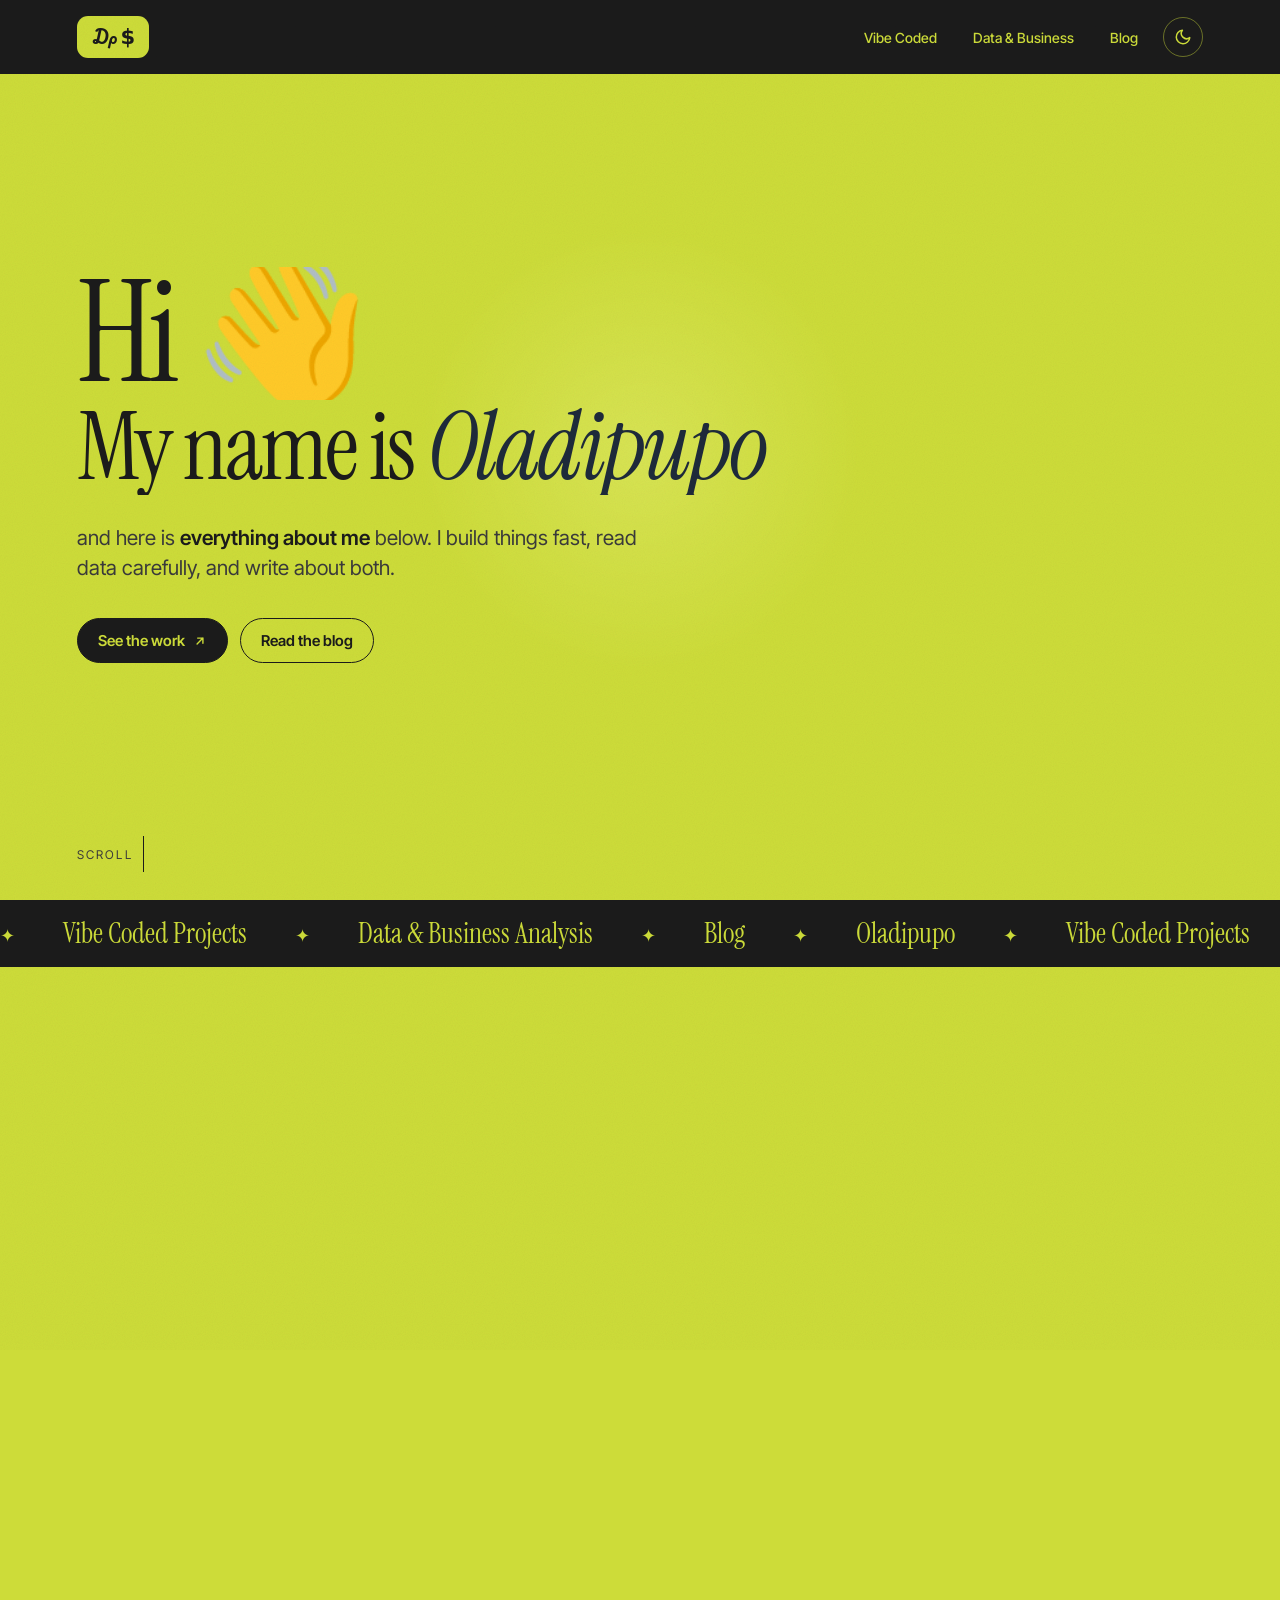
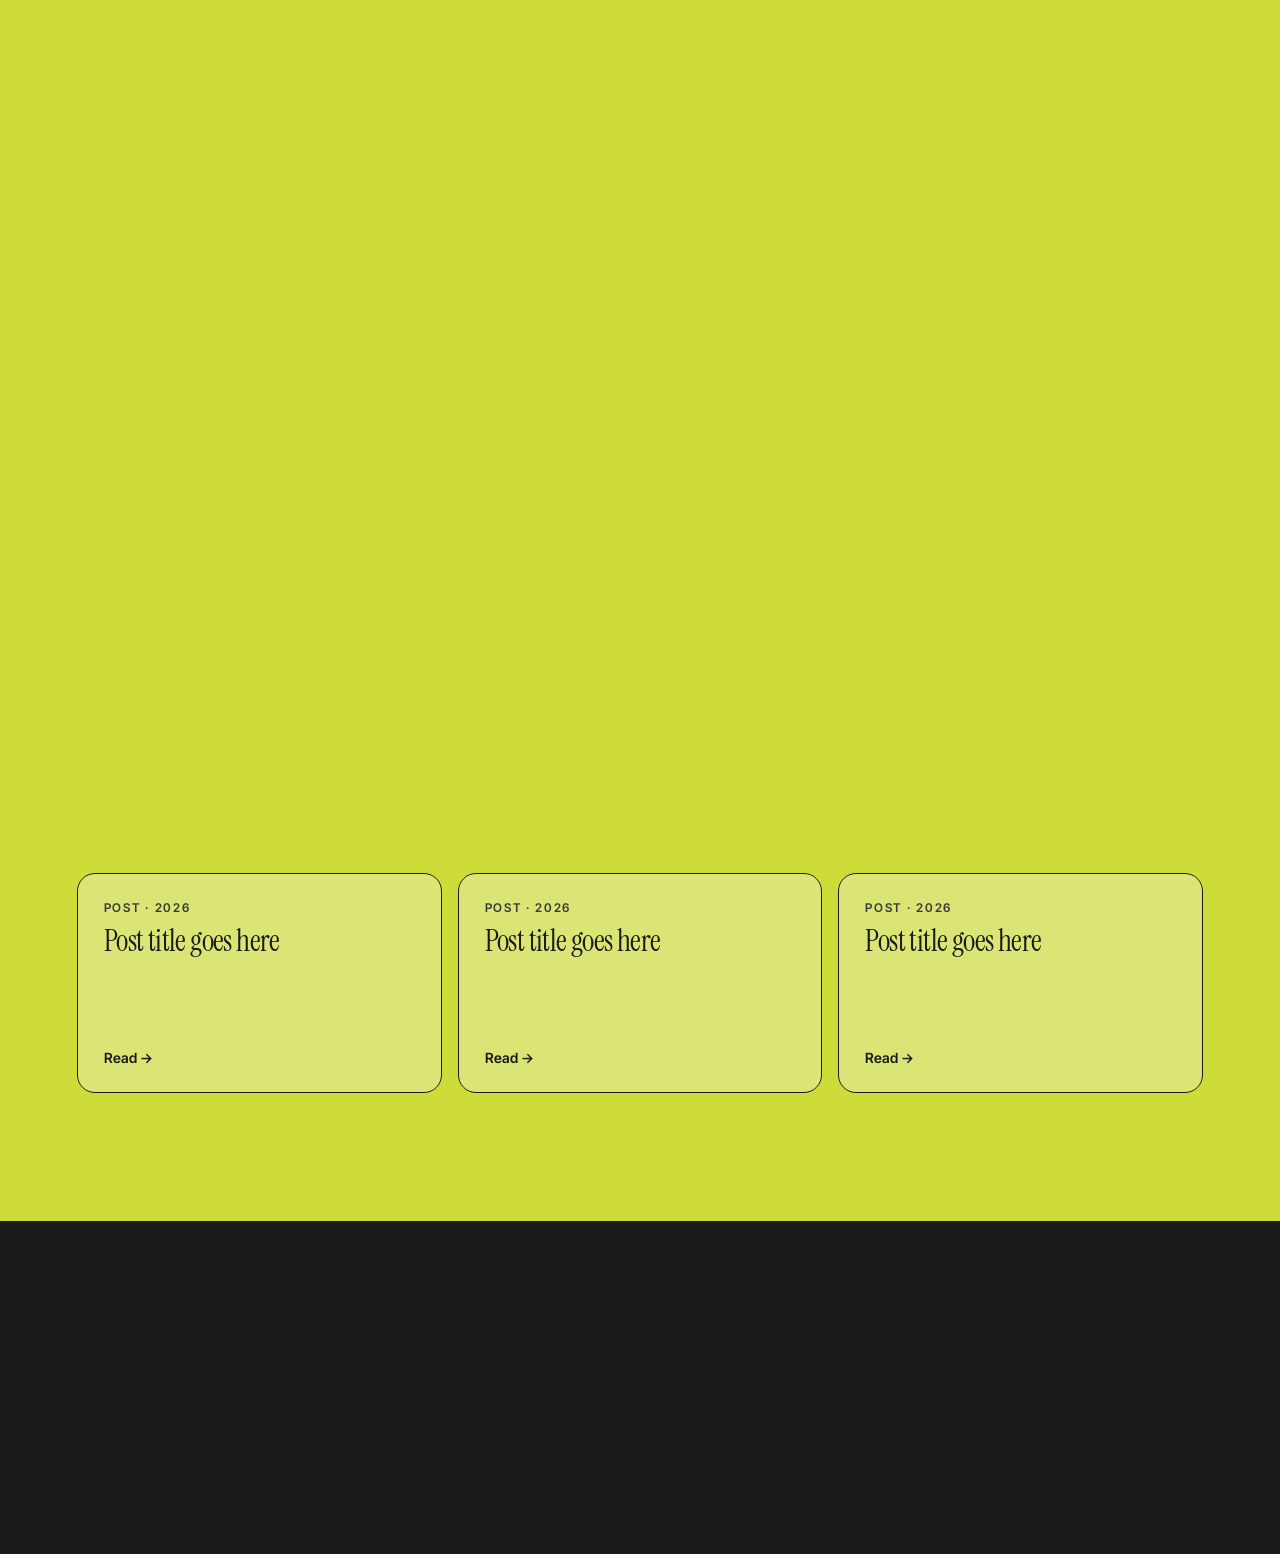
==== index.html @ cdf6d2e4 "first commit" ====
<!doctype html>
<html lang="en">
<head>
  <meta charset="utf-8" />
  <meta name="viewport" content="width=device-width, initial-scale=1" />
  <meta name="theme-color" content="#1b1b1b" />
  <script>
    (function () {
      try {
        // Light (lime) is the default; dark only when the visitor chose it.
        if (localStorage.getItem('theme') === 'dark') document.documentElement.setAttribute('data-theme', 'dark');
      } catch (e) {}
    })();
  </script>
  <title>₯$ Oladipupo</title>
  <meta name="description" content="Hi, my name is Oladipupo. Vibe coded projects, data and business analysis projects, and a blog." />
  <link rel="icon" href="data:image/svg+xml,%3Csvg xmlns='http://www.w3.org/2000/svg' viewBox='0 0 64 64'%3E%3Crect width='64' height='64' rx='14' fill='%231b1b1b'/%3E%3Ctext x='32' y='44' text-anchor='middle' font-family='Segoe UI,Arial,sans-serif' font-size='30' font-weight='700' fill='%23cddc39'%3E%E2%82%AF%24%3C/text%3E%3C/svg%3E" />
  <link rel="preconnect" href="https://fonts.googleapis.com" />
  <link rel="preconnect" href="https://fonts.gstatic.com" crossorigin />
  <link href="https://fonts.googleapis.com/css2?family=Instrument+Serif:ital@0;1&family=Inter+Tight:wght@400;500;600;700&display=swap" rel="stylesheet" />
  <style>
    /* ---------- Theme: sampled from the portrait ---------- */
    /* ---------- Theme tokens ----------
       Light = photo lime background, charcoal ink.
       Dark  = the same palette inverted: charcoal background, lime ink. */
    :root {
      --bg: #cddc39;          /* page background (photo lime) */
      --bg-rgb: 205, 220, 57;
      --bg-soft: #dbe765;     /* lighter tint of the background */
      --fg: #1b1b1b;          /* text and solid surfaces (jacket charcoal) */
      --fg-rgb: 27, 27, 27;
      --fg-2: #3a3a3a;        /* secondary text */
      --accent: #1e2a3a;      /* italic accents (hoodie navy) */
      --surface: #f6f7e9;     /* card hover (shirt stripe white) */
      --surface-rgb: 246, 247, 233;
      --glow-rgb: 246, 247, 233;
      --line: rgba(27, 27, 27, 0.18);
      --gutter: clamp(24px, 6vw, 96px);  /* shared page edge spacing */
      color-scheme: light;
      --ease-out: cubic-bezier(0.23, 1, 0.32, 1);
      --ease-in-out: cubic-bezier(0.77, 0, 0.175, 1);
      --font-display: "Instrument Serif", Georgia, serif;
      --font-body: "Inter Tight", system-ui, -apple-system, "Segoe UI", sans-serif;
    }

    :root[data-theme="dark"] {
      --bg: #1b1b1b;
      --bg-rgb: 27, 27, 27;
      --bg-soft: #2a2a2a;
      --fg: #cddc39;
      --fg-rgb: 205, 220, 57;
      --fg-2: #b4c233;
      --accent: #e6ef7a;
      --surface: #262626;
      --surface-rgb: 60, 60, 60;
      --glow-rgb: 205, 220, 57;
      --line: rgba(205, 220, 57, 0.22);
      color-scheme: dark;
    }

    *, *::before, *::after { box-sizing: border-box; }
    html { scroll-behavior: smooth; }
    body {
      margin: 0;
      background: var(--bg);
      color: var(--fg);
      font-family: var(--font-body);
      -webkit-font-smoothing: antialiased;
      overflow-x: hidden;
      cursor: default;
      transition: background-color 300ms ease, color 300ms ease;
    }
    ::selection { background: var(--fg); color: var(--bg); }

    a { color: inherit; text-decoration: none; }
    ul { list-style: none; margin: 0; padding: 0; }

    /* ---------- Film grain ---------- */
    .grain {
      position: fixed; inset: -50%; width: 200%; height: 200%;
      pointer-events: none; z-index: 50; opacity: 0.08; mix-blend-mode: multiply;
      background-image: url("data:image/svg+xml,%3Csvg xmlns='http://www.w3.org/2000/svg' width='200' height='200'%3E%3Cfilter id='n'%3E%3CfeTurbulence type='fractalNoise' baseFrequency='0.9' numOctaves='2' stitchTiles='stitch'/%3E%3C/filter%3E%3Crect width='100%25' height='100%25' filter='url(%23n)'/%3E%3C/svg%3E");
      animation: grain 0.6s steps(6) infinite;
    }
    :root[data-theme="dark"] .grain { opacity: 0.05; mix-blend-mode: screen; }
    @keyframes grain {
      0% { transform: translate(0, 0); }
      25% { transform: translate(-3%, 2%); }
      50% { transform: translate(2%, -4%); }
      75% { transform: translate(-1%, 3%); }
      100% { transform: translate(3%, -1%); }
    }

    /* ---------- Portrait in the background ---------- */
    .portrait {
      position: fixed; right: 0; bottom: 0; z-index: -1;
      width: min(52vw, 640px); height: 100vh;
      pointer-events: none;
      display: flex; align-items: flex-end; justify-content: flex-end;
      will-change: transform;
    }
    .portrait img {
      width: 100%; height: auto; max-height: 92vh; object-fit: contain; object-position: bottom right;
      -webkit-mask-image: linear-gradient(to top, #000 70%, transparent 100%), linear-gradient(to right, transparent 0%, #000 18%);
              mask-image: linear-gradient(to top, #000 70%, transparent 100%), linear-gradient(to right, transparent 0%, #000 18%);
      -webkit-mask-composite: source-in; mask-composite: intersect;
      opacity: 0; transform: translateY(24px) scale(0.98);
      animation: portraitIn 1100ms var(--ease-out) 200ms forwards;
    }
    @keyframes portraitIn { to { opacity: 1; transform: none; } }

    /* ---------- Nav ---------- */
    .nav {
      position: fixed; top: 0; left: 0; right: 0; z-index: 40;
      display: flex; align-items: center; justify-content: space-between;
      padding: 16px var(--gutter);
      background: var(--fg); color: var(--bg);
      transition: background-color 300ms ease, color 300ms ease;
      transform: translateY(-100%);
      animation: navIn 700ms var(--ease-out) 60ms forwards;
    }
    @keyframes navIn { to { transform: none; } }
    .brand { display: inline-flex; align-items: center; justify-content: center; height: 42px; padding: 0 14px; border-radius: 11px; background: var(--bg); color: var(--fg); font-family: "Segoe UI", system-ui, -apple-system, Arial, sans-serif; font-size: 21px; font-weight: 700; letter-spacing: 0.02em; line-height: 1; white-space: nowrap; transition: transform 160ms var(--ease-out); }
    @media (hover: hover) and (pointer: fine) { .brand:hover { transform: rotate(-6deg); } }
    .nav ul { display: flex; gap: 6px; }
    .nav ul a {
      display: inline-block; padding: 8px 14px; border-radius: 999px;
      font-size: 14px; font-weight: 500; border: 1px solid transparent; color: var(--bg);
      transition: background-color 150ms ease, color 150ms ease, border-color 150ms ease, transform 150ms var(--ease-out);
    }
    @media (hover: hover) and (pointer: fine) {
      .nav ul a:hover { background: var(--bg); color: var(--fg); transform: translateY(-1px); }
    }
    .nav ul a:active { transform: scale(0.97); }

    /* ---------- Layout ---------- */
    .wrap { position: relative; z-index: 1; padding: 0 var(--gutter); max-width: 1600px; margin: 0 auto; }

    /* ---------- Hero ---------- */
    .hero { min-height: 100svh; display: flex; flex-direction: column; justify-content: center; padding-top: 110px; padding-bottom: 80px; }
    .hero .line { overflow: hidden; }
    .hero .line > span {
      display: block;
      transform: translateY(110%);
      animation: riseIn 900ms var(--ease-out) forwards;
    }
    .hero .line:nth-child(1) > span { animation-delay: 80ms; }
    .hero .line:nth-child(2) > span { animation-delay: 160ms; }
    .hero .line:nth-child(3) > span { animation-delay: 240ms; }
    .hero .line:nth-child(4) > span { animation-delay: 320ms; }
    @keyframes riseIn { to { transform: translateY(0); } }

    .hi {
      font-family: var(--font-display); font-size: clamp(64px, 11vw, 160px); line-height: 0.95;
      letter-spacing: -0.03em; margin: 0; font-weight: 400;
    }
    .wave {
      display: inline-block; transform-origin: 70% 70%;
      animation: wave 1800ms ease-in-out 1100ms 2;
    }
    @keyframes wave {
      0%, 100% { transform: rotate(0); }
      15% { transform: rotate(16deg); }
      30% { transform: rotate(-8deg); }
      45% { transform: rotate(14deg); }
      60% { transform: rotate(-4deg); }
      75% { transform: rotate(8deg); }
    }
    .name {
      font-family: var(--font-display); font-size: clamp(44px, 7.4vw, 112px); line-height: 1; letter-spacing: -0.03em; margin: 0; font-weight: 400;
    }
    .name em { font-style: italic; color: var(--accent); }
    .sub {
      margin: 28px 0 0; max-width: 560px; font-size: clamp(17px, 1.6vw, 22px); line-height: 1.45; color: var(--fg-2);
    }
    .sub strong { color: var(--fg); font-weight: 600; }
    .hero .cta { margin-top: 36px; display: flex; gap: 12px; flex-wrap: wrap; }
    .pill {
      display: inline-flex; align-items: center; gap: 8px; padding: 12px 20px; border-radius: 999px;
      background: var(--fg); color: var(--bg); font-weight: 600; font-size: 15px; border: 1px solid var(--fg);
      transition: transform 160ms var(--ease-out), background-color 150ms ease, color 150ms ease;
    }
    .pill.ghost { background: transparent; color: var(--fg); }
    @media (hover: hover) and (pointer: fine) {
      .pill:hover { transform: translateY(-2px); }
      .pill.ghost:hover { background: var(--fg); color: var(--bg); }
    }
    .pill:active { transform: scale(0.97); }
    .pill svg { width: 14px; height: 14px; transition: transform 200ms var(--ease-out); }
    @media (hover: hover) and (pointer: fine) { .pill:hover svg { transform: translate(2px, -2px); } }

    .scroll-hint {
      position: absolute; left: var(--gutter); bottom: 28px; font-size: 12px; letter-spacing: 0.18em; text-transform: uppercase;
      display: flex; align-items: center; gap: 10px; color: var(--fg-2);
      opacity: 0; animation: fadeIn 600ms ease 1200ms forwards;
    }
    .scroll-hint::after { content: ""; width: 1px; height: 36px; background: var(--fg); transform-origin: top; animation: hint 1600ms var(--ease-in-out) infinite; }
    @keyframes hint { 0% { transform: scaleY(0); transform-origin: top; } 50% { transform: scaleY(1); transform-origin: top; } 51% { transform-origin: bottom; } 100% { transform: scaleY(0); transform-origin: bottom; } }
    @keyframes fadeIn { to { opacity: 1; } }

    /* ---------- Marquee ---------- */
    .marquee { position: relative; z-index: 1; border-top: 1px solid var(--fg); border-bottom: 1px solid var(--fg); background: var(--fg); color: var(--bg); transition: background-color 300ms ease, color 300ms ease; overflow: hidden; padding: 14px 0; white-space: nowrap; }
    .marquee .track { display: inline-flex; gap: 48px; padding-right: 48px; animation: marquee 28s linear infinite; font-family: var(--font-display); font-size: 28px; }
    .marquee .track span::before { content: "✦"; margin-right: 48px; font-size: 18px; vertical-align: middle; }
    @keyframes marquee { to { transform: translateX(-50%); } }

    /* ---------- Sections ---------- */
    .section { padding-top: clamp(72px, 10vw, 140px); }
    .section:last-of-type { padding-bottom: clamp(72px, 10vw, 140px); }
    .section-head { display: grid; grid-template-columns: auto 1fr; gap: 20px; align-items: baseline; margin-bottom: 36px; }
    .num { font-size: 13px; letter-spacing: 0.14em; color: var(--fg-2); font-weight: 600; }
    .title { font-family: var(--font-display); font-size: clamp(40px, 6vw, 88px); line-height: 1; letter-spacing: -0.03em; margin: 0; font-weight: 400; }
    .title em { font-style: italic; color: var(--accent); }
    .section-desc { max-width: 520px; color: var(--fg-2); font-size: 17px; line-height: 1.5; margin: 14px 0 0; }

    /* Scroll reveal (once) */
    .reveal { opacity: 0; transform: translateY(18px); transition: opacity 600ms var(--ease-out), transform 600ms var(--ease-out); }
    .reveal[data-visible] { opacity: 1; transform: none; }

    /* Lists */
    .rows { border-top: 1px solid var(--fg); max-width: 820px; }
    .row {
      display: grid; grid-template-columns: 56px 1fr auto; gap: 20px; align-items: center;
      padding: 22px 0; border-bottom: 1px solid var(--line);
      opacity: 0; transform: translateY(12px);
      transition: opacity 450ms var(--ease-out), transform 450ms var(--ease-out), background-color 150ms ease;
      position: relative;
    }
    .rows[data-visible] .row { opacity: 1; transform: none; }
    .rows[data-visible] .row:nth-child(1) { transition-delay: 0ms; }
    .rows[data-visible] .row:nth-child(2) { transition-delay: 60ms; }
    .rows[data-visible] .row:nth-child(3) { transition-delay: 120ms; }
    .rows[data-visible] .row:nth-child(4) { transition-delay: 180ms; }
    .rows[data-visible] .row:nth-child(5) { transition-delay: 240ms; }
    .row .idx { font-size: 13px; color: var(--fg-2); font-weight: 600; letter-spacing: 0.08em; }
    .row h3 { margin: 0; font-size: clamp(20px, 2.2vw, 28px); font-weight: 500; letter-spacing: -0.01em; }
    .row p { margin: 4px 0 0; color: var(--fg-2); font-size: 15px; }
    .row .tag { font-size: 12px; padding: 6px 10px; border: 1px solid var(--fg); border-radius: 999px; white-space: nowrap; font-weight: 500; }
    .row .arrow { width: 22px; height: 22px; transition: transform 220ms var(--ease-out); }
    .row::before {
      content: ""; position: absolute; inset: 0 -14px; border-radius: 14px; background: var(--fg);
      opacity: 0; transform: scaleY(0.9); transition: opacity 150ms ease, transform 200ms var(--ease-out); z-index: -1;
    }
    @media (hover: hover) and (pointer: fine) {
      .row:hover { color: var(--bg); border-bottom-color: transparent; }
      .row:hover p, .row:hover .idx { color: var(--bg-soft); }
      .row:hover .tag { border-color: var(--bg); }
      .row:hover::before { opacity: 1; transform: none; }
      .row:hover .arrow { transform: translate(4px, -4px); }
    }

    /* Blog cards */
    .cards { display: grid; grid-template-columns: repeat(auto-fit, minmax(260px, 1fr)); gap: 16px; }
    .card {
      padding: 26px; border: 1px solid var(--fg); border-radius: 18px; min-height: 220px;
      display: flex; flex-direction: column; justify-content: space-between; gap: 24px;
      background: rgba(var(--surface-rgb), 0.35); backdrop-filter: blur(6px);
      opacity: 0; transform: translateY(12px) scale(0.98);
      transition: opacity 450ms var(--ease-out), transform 450ms var(--ease-out), background-color 150ms ease;
    }
    .cards[data-visible] .card { opacity: 1; transform: none; }
    .cards[data-visible] .card:nth-child(2) { transition-delay: 70ms; }
    .cards[data-visible] .card:nth-child(3) { transition-delay: 140ms; }
    .card .meta { font-size: 12px; letter-spacing: 0.14em; text-transform: uppercase; color: var(--fg-2); font-weight: 600; }
    .card h3 { margin: 10px 0 0; font-family: var(--font-display); font-size: 30px; line-height: 1.05; letter-spacing: -0.02em; font-weight: 400; }
    .card .read { font-weight: 600; font-size: 14px; display: inline-flex; align-items: center; gap: 6px; }
    @media (hover: hover) and (pointer: fine) {
      .card:hover { background: var(--surface); transform: translateY(-4px); }
    }

    /* ---------- Footer ---------- */
    footer { position: relative; z-index: 1; background: var(--fg); color: var(--bg); transition: background-color 300ms ease, color 300ms ease; padding: clamp(48px, 7vw, 96px) var(--gutter) 48px; display: flex; justify-content: space-between; align-items: center; gap: 16px; flex-wrap: wrap; font-size: 14px; }
    footer .big { font-family: var(--font-display); font-size: clamp(40px, 8vw, 120px); line-height: 0.95; letter-spacing: -0.03em; color: var(--bg); width: 100%; margin: 0 0 40px; }
    footer .big em { font-style: italic; color: var(--bg-soft); }
    footer .copy { display: inline-flex; align-items: center; gap: 14px; color: var(--bg); }
    footer .copy span { opacity: 0.8; }
    footer a { border-bottom: 1px solid rgba(var(--bg-rgb), 0.35); transition: border-color 150ms ease, opacity 150ms ease; }
    footer .links a { opacity: 0.85; }
    @media (hover: hover) and (pointer: fine) { footer a:hover { border-color: var(--bg); opacity: 1; } }
    footer ::selection { background: var(--bg); color: var(--fg); }

    /* ---------- Cursor glow (decorative, desktop only) ---------- */
    .glow { position: fixed; z-index: 0; width: 520px; height: 520px; border-radius: 50%; pointer-events: none; left: 0; top: 0;
      background: radial-gradient(circle, rgba(var(--glow-rgb), 0.5), rgba(var(--glow-rgb), 0) 60%);
      transform: translate(-50%, -50%); opacity: 0; transition: opacity 400ms ease; mix-blend-mode: soft-light; }
    @media (hover: hover) and (pointer: fine) { .glow { opacity: 1; } }

    /* ---------- Responsive ---------- */
    .nav-actions { display: flex; align-items: center; gap: 10px; }
    .theme-toggle {
      width: 40px; height: 40px; border-radius: 999px; border: 1px solid rgba(var(--bg-rgb), 0.45);
      background: transparent; color: var(--bg); cursor: pointer; padding: 0; display: grid; place-items: center;
      transition: background-color 150ms ease, color 150ms ease, border-color 150ms ease, transform 160ms var(--ease-out);
    }
    .theme-toggle svg { width: 18px; height: 18px; grid-area: 1 / 1; transition: transform 300ms var(--ease-out), opacity 200ms ease; }
    .theme-toggle .moon { opacity: 1; transform: none; }
    .theme-toggle .sun { opacity: 0; transform: rotate(-90deg) scale(0.6); }
    :root[data-theme="dark"] .theme-toggle .moon { opacity: 0; transform: rotate(90deg) scale(0.6); }
    :root[data-theme="dark"] .theme-toggle .sun { opacity: 1; transform: none; }
    @media (hover: hover) and (pointer: fine) {
      .theme-toggle:hover { background: var(--bg); color: var(--fg); border-color: var(--bg); transform: translateY(-1px); }
    }
    .theme-toggle:active { transform: scale(0.94); }

    /* Burger (hidden on wide screens) */
    .burger { display: none; width: 44px; height: 44px; border: 0; background: transparent; cursor: pointer; padding: 0; position: relative; }
    .burger span { position: absolute; left: 10px; right: 10px; height: 2px; background: var(--bg); border-radius: 2px; transition: transform 200ms var(--ease-out); }
    .burger span:nth-child(1) { top: 17px; }
    .burger span:nth-child(2) { top: 25px; }
    .nav.open .burger span:nth-child(1) { transform: translateY(4px) rotate(45deg); }
    .nav.open .burger span:nth-child(2) { transform: translateY(-4px) rotate(-45deg); }

    /* ---- Tablet: 700px to 1199px ---- */
    @media (max-width: 1199px) {
      .hero { min-height: 100svh; justify-content: center; padding-top: 120px; padding-bottom: 36vh; }
      .hero .line { max-width: 56vw; }
      .portrait { position: absolute; right: 0; bottom: 0; width: 46vw; height: auto; max-width: none; }
      .portrait img { max-height: 80vh; }
      .hi { font-size: clamp(56px, 10vw, 120px); }
      .name { font-size: clamp(40px, 6.4vw, 84px); }
      .scroll-hint { display: none; }
      .rows { max-width: none; }
    }

    /* ---- Phone: under 700px ---- */
    @media (max-width: 699px) {
      .nav { padding: 12px var(--gutter); }
      .nav ul { display: none; }
      .burger { display: block; }
      .nav.open ul {
        display: flex; flex-direction: column; gap: 4px;
        position: absolute; left: 0; right: 0; top: 100%; padding: 8px var(--gutter) 20px;
        background: var(--fg); border-top: 1px solid rgba(var(--bg-rgb), 0.15);
      }
      .nav.open ul a { display: block; font-size: 22px; font-family: var(--font-display); padding: 12px 0; border-radius: 0; border-bottom: 1px solid rgba(var(--bg-rgb), 0.15); }
      .nav.open ul li:last-child a { border-bottom: 0; }

      .hero { min-height: 0; padding-top: 104px; padding-bottom: 0; }
      .hero .line { max-width: none; }
      .hi { font-size: 72px; }
      .name { font-size: clamp(36px, 11.5vw, 48px); }
      .sub { font-size: 17px; margin-top: 20px; }
      .cta { gap: 10px; }
      .pill { padding: 12px 18px; font-size: 14px; }
      .portrait { position: relative; width: 100%; height: auto; margin: 28px auto 0; max-width: 420px; justify-content: center; }
      .portrait img { max-height: none; width: 100%; -webkit-mask-image: none; mask-image: none; }
      .marquee { padding: 10px 0; }
      .marquee .track { font-size: 20px; gap: 28px; padding-right: 28px; }
      .marquee .track span::before { margin-right: 28px; font-size: 14px; }
      .section { padding-top: 64px; }
      .section-head { grid-template-columns: 1fr; gap: 8px; margin-bottom: 24px; }
      .title { font-size: clamp(36px, 11vw, 48px); }
      .section-desc { font-size: 16px; }
      .row { grid-template-columns: 28px 1fr; gap: 12px; padding: 18px 0; }
      .row h3 { font-size: 20px; }
      .row p { font-size: 14px; }
      .row .tag { grid-column: 2; justify-self: start; margin-top: 2px; }
      .row .arrow { display: none; }
      .row::before { inset: 0 -10px; }
      .cards { grid-template-columns: 1fr; gap: 12px; }
      .card { min-height: 0; padding: 22px; gap: 20px; }
      .card h3 { font-size: 26px; }
      footer { flex-direction: column; align-items: flex-start; gap: 18px; padding-top: 56px; }
      footer .big { margin-bottom: 24px; }
      footer .links { display: flex; flex-wrap: wrap; gap: 6px 0; }
    }

    /* Portrait-orientation tablets: photo flows under the text, aligned right */
    @media (min-width: 700px) and (max-width: 1199px) and (orientation: portrait) {
      .hero { min-height: 0; padding-bottom: 0; }
      .hero .line { max-width: none; }
      .sub { max-width: 560px; }
      .portrait { position: relative; width: 62%; max-width: 520px; margin: 8px 0 0 auto; }
      .portrait img { max-height: none; -webkit-mask-image: none; mask-image: none; }
    }

    /* Short landscape phones */
    @media (max-height: 500px) and (min-width: 700px) {
      .hero { min-height: 0; padding-bottom: 64px; }
      .portrait { display: none; }
      .hero .line { max-width: none; }
    }

    /* ---------- Reduced motion ---------- */
    @media (prefers-reduced-motion: reduce) {
      .grain, .wave, .scroll-hint::after, .marquee .track { animation: none; }
      .nav { transform: none; animation: none; }
      .hero .line > span { transform: none; animation: fadeIn 300ms ease forwards; opacity: 0; }
      .portrait img { transform: none; animation: fadeIn 400ms ease forwards; }
      .portrait { transform: none !important; }
      .reveal { transform: none; transition: opacity 300ms ease; }
      .row, .card { transform: none; transition: opacity 300ms ease; }
      .glow { display: none; }
    }
  </style>
</head>
<body>
  <div class="grain" aria-hidden="true"></div>
  <div class="glow" aria-hidden="true"></div>

  <header class="nav">
    <a class="brand" href="#top" aria-label="₯$ home">₯$</a>
    <div class="nav-actions">
      <ul id="menu">
        <li><a href="#vibe">Vibe Coded</a></li>
        <li><a href="#data">Data &amp; Business</a></li>
        <li><a href="#blog">Blog</a></li>
      </ul>
      <button class="theme-toggle" type="button" aria-label="Switch to dark theme" aria-pressed="false">
        <svg class="sun" viewBox="0 0 24 24" fill="none" stroke="currentColor" stroke-width="2" stroke-linecap="round" aria-hidden="true"><circle cx="12" cy="12" r="4"/><path d="M12 2v2M12 20v2M4.9 4.9l1.4 1.4M17.7 17.7l1.4 1.4M2 12h2M20 12h2M4.9 19.1l1.4-1.4M17.7 6.3l1.4-1.4"/></svg>
        <svg class="moon" viewBox="0 0 24 24" fill="none" stroke="currentColor" stroke-width="2" stroke-linecap="round" stroke-linejoin="round" aria-hidden="true"><path d="M21 12.8A9 9 0 1 1 11.2 3a7 7 0 0 0 9.8 9.8z"/></svg>
      </button>
      <button class="burger" type="button" aria-label="Open menu" aria-expanded="false" aria-controls="menu">
        <span></span><span></span>
      </button>
    </div>
  </header>

  <main id="top">
    <section class="wrap hero">
      <div class="line"><h1 class="hi">Hi <span class="wave">👋</span></h1></div>
      <div class="line"><p class="name">My name is <em>Oladipupo</em></p></div>
      <div class="line"><p class="sub">and here is <strong>everything about me</strong> below. I build things fast, read data carefully, and write about both.</p></div>
      <div class="line">
        <div class="cta">
          <a class="pill" href="#vibe">See the work
            <svg viewBox="0 0 24 24" fill="none" stroke="currentColor" stroke-width="2.4" stroke-linecap="round" stroke-linejoin="round"><path d="M7 17 17 7M8 7h9v9"/></svg>
          </a>
          <a class="pill ghost" href="#blog">Read the blog</a>
        </div>
      </div>
      <div class="scroll-hint">Scroll</div>
      <div class="portrait" aria-hidden="true">
        <img src="https://lh3.googleusercontent.com/d/1MxYdcG8RiwwyQvELfd1KWzw0cKB9J39-" alt="" />
      </div>
    </section>

    <div class="marquee" aria-hidden="true">
      <div class="track">
        <span>Vibe Coded Projects</span><span>Data &amp; Business Analysis</span><span>Blog</span><span>Oladipupo</span>
        <span>Vibe Coded Projects</span><span>Data &amp; Business Analysis</span><span>Blog</span><span>Oladipupo</span>
      </div>
    </div>

    <section class="wrap section" id="vibe">
      <div class="section-head reveal">
        <span class="num">01</span>
        <div>
          <h2 class="title">Vibe Coded <em>projects</em></h2>
          <p class="section-desc">Ideas shipped quickly with AI-assisted tooling. Rough edges welcome, momentum required.</p>
        </div>
      </div>
      <ul class="rows">
        <li class="row"><span class="idx">01</span><div><h3><a href="#">Project title</a></h3><p>One line on what it does and who it is for.</p></div><span class="tag">Web app</span></li>
        <li class="row"><span class="idx">02</span><div><h3><a href="#">Project title</a></h3><p>One line on what it does and who it is for.</p></div><span class="tag">Tool</span></li>
        <li class="row"><span class="idx">03</span><div><h3><a href="#">Project title</a></h3><p>One line on what it does and who it is for.</p></div><span class="tag">Experiment</span></li>
      </ul>
    </section>

    <section class="wrap section" id="data">
      <div class="section-head reveal">
        <span class="num">02</span>
        <div>
          <h2 class="title">Data &amp; Business <em>Analysis</em></h2>
          <p class="section-desc">Dashboards, models and decks that turned messy numbers into decisions.</p>
        </div>
      </div>
      <ul class="rows">
        <li class="row"><span class="idx">01</span><div><h3><a href="#">Analysis title</a></h3><p>The question asked, the data used, the decision it informed.</p></div><span class="tag">Dashboard</span></li>
        <li class="row"><span class="idx">02</span><div><h3><a href="#">Analysis title</a></h3><p>The question asked, the data used, the decision it informed.</p></div><span class="tag">SQL · Python</span></li>
        <li class="row"><span class="idx">03</span><div><h3><a href="#">Analysis title</a></h3><p>The question asked, the data used, the decision it informed.</p></div><span class="tag">Business case</span></li>
      </ul>
    </section>

    <section class="wrap section" id="blog">
      <div class="section-head reveal">
        <span class="num">03</span>
        <div>
          <h2 class="title">The <em>blog</em></h2>
          <p class="section-desc">Notes on building, analysing and the occasional detour.</p>
        </div>
      </div>
      <div class="cards">
        <a class="card" href="#"><div><div class="meta">Post · 2026</div><h3>Post title goes here</h3></div><span class="read">Read →</span></a>
        <a class="card" href="#"><div><div class="meta">Post · 2026</div><h3>Post title goes here</h3></div><span class="read">Read →</span></a>
        <a class="card" href="#"><div><div class="meta">Post · 2026</div><h3>Post title goes here</h3></div><span class="read">Read →</span></a>
      </div>
    </section>
  </main>

  <footer>
    <p class="big">Let's <em>talk.</em></p>
    <div class="copy"><a class="brand" href="#top" aria-label="₯$ home">₯$</a><span>© <span id="year"></span> Oladipupo</span></div>
    <span class="links"><a href="mailto:hello@example.com">hello@example.com</a> &nbsp;·&nbsp; <a href="#">LinkedIn</a> &nbsp;·&nbsp; <a href="#">GitHub</a></span>
  </footer>

  <script>
    document.getElementById('year').textContent = new Date().getFullYear();

    const reduce = window.matchMedia('(prefers-reduced-motion: reduce)').matches;

    // Scroll reveal: fire once per element.
    const io = new IntersectionObserver((entries) => {
      for (const e of entries) {
        if (e.isIntersecting) { e.target.setAttribute('data-visible', ''); io.unobserve(e.target); }
      }
    }, { rootMargin: '0px 0px -12% 0px', threshold: 0.1 });
    document.querySelectorAll('.reveal, .rows, .cards').forEach((el) => io.observe(el));

    // Portrait parallax: slow drift as the page scrolls (decorative, marketing surface).
    const portrait = document.querySelector('.portrait');
    if (!reduce && window.matchMedia('(min-width: 1200px)').matches) {
      let ticking = false;
      const update = () => {
        const y = Math.min(window.scrollY * 0.12, 160);
        portrait.style.transform = `translateY(${y}px)`;
        ticking = false;
      };
      window.addEventListener('scroll', () => { if (!ticking) { requestAnimationFrame(update); ticking = true; } }, { passive: true });
    }

    // Theme toggle: light (lime page) <-> dark (inverted: charcoal page, lime ink).
    const root = document.documentElement;
    const toggle = document.querySelector('.theme-toggle');
    const syncToggle = () => {
      const dark = root.getAttribute('data-theme') === 'dark';
      toggle.setAttribute('aria-pressed', String(dark));
      toggle.setAttribute('aria-label', dark ? 'Switch to light theme' : 'Switch to dark theme');
      const meta = document.querySelector('meta[name="theme-color"]');
      if (meta) meta.setAttribute('content', dark ? '#cddc39' : '#1b1b1b');
    };
    const applyTheme = (dark) => {
      if (dark) root.setAttribute('data-theme', 'dark'); else root.removeAttribute('data-theme');
      try { localStorage.setItem('theme', dark ? 'dark' : 'light'); } catch (e) {}
      syncToggle();
    };
    toggle.addEventListener('click', () => {
      const next = root.getAttribute('data-theme') !== 'dark';
      if (document.startViewTransition && !reduce) document.startViewTransition(() => applyTheme(next));
      else applyTheme(next);
    });
    syncToggle();

    // Mobile menu.
    const nav = document.querySelector('.nav');
    const burger = document.querySelector('.burger');
    burger.addEventListener('click', () => {
      const open = nav.classList.toggle('open');
      burger.setAttribute('aria-expanded', String(open));
      burger.setAttribute('aria-label', open ? 'Close menu' : 'Open menu');
    });
    nav.querySelectorAll('ul a').forEach((a) => a.addEventListener('click', () => {
      nav.classList.remove('open'); burger.setAttribute('aria-expanded', 'false');
    }));

    // Cursor glow, pointer devices only.
    const glow = document.querySelector('.glow');
    if (!reduce && window.matchMedia('(hover: hover) and (pointer: fine)').matches) {
      let gx = innerWidth / 2, gy = innerHeight / 2, tx = gx, ty = gy;
      window.addEventListener('pointermove', (e) => { tx = e.clientX; ty = e.clientY; }, { passive: true });
      (function loop() {
        gx += (tx - gx) * 0.12; gy += (ty - gy) * 0.12;
        glow.style.transform = `translate(${gx - 260}px, ${gy - 260}px)`;
        requestAnimationFrame(loop);
      })();
    }
  </script>
</body>
</html>
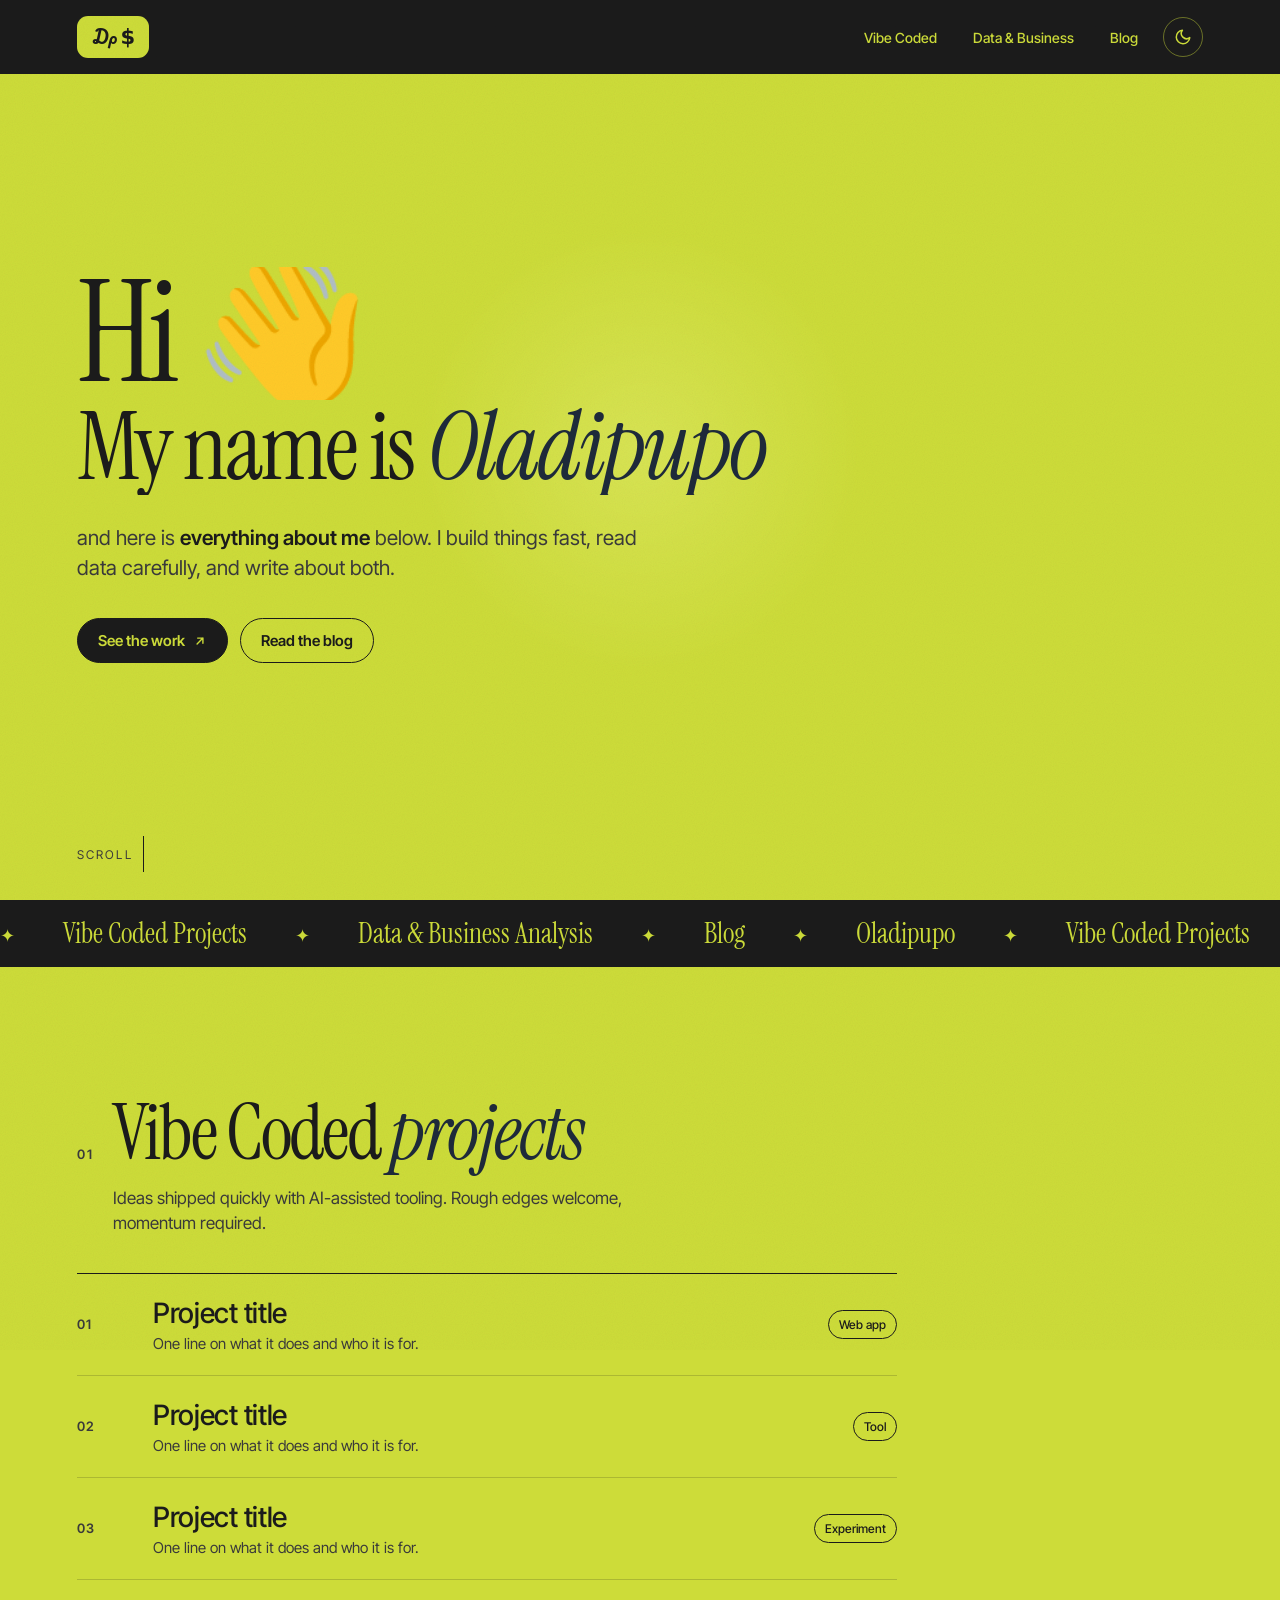
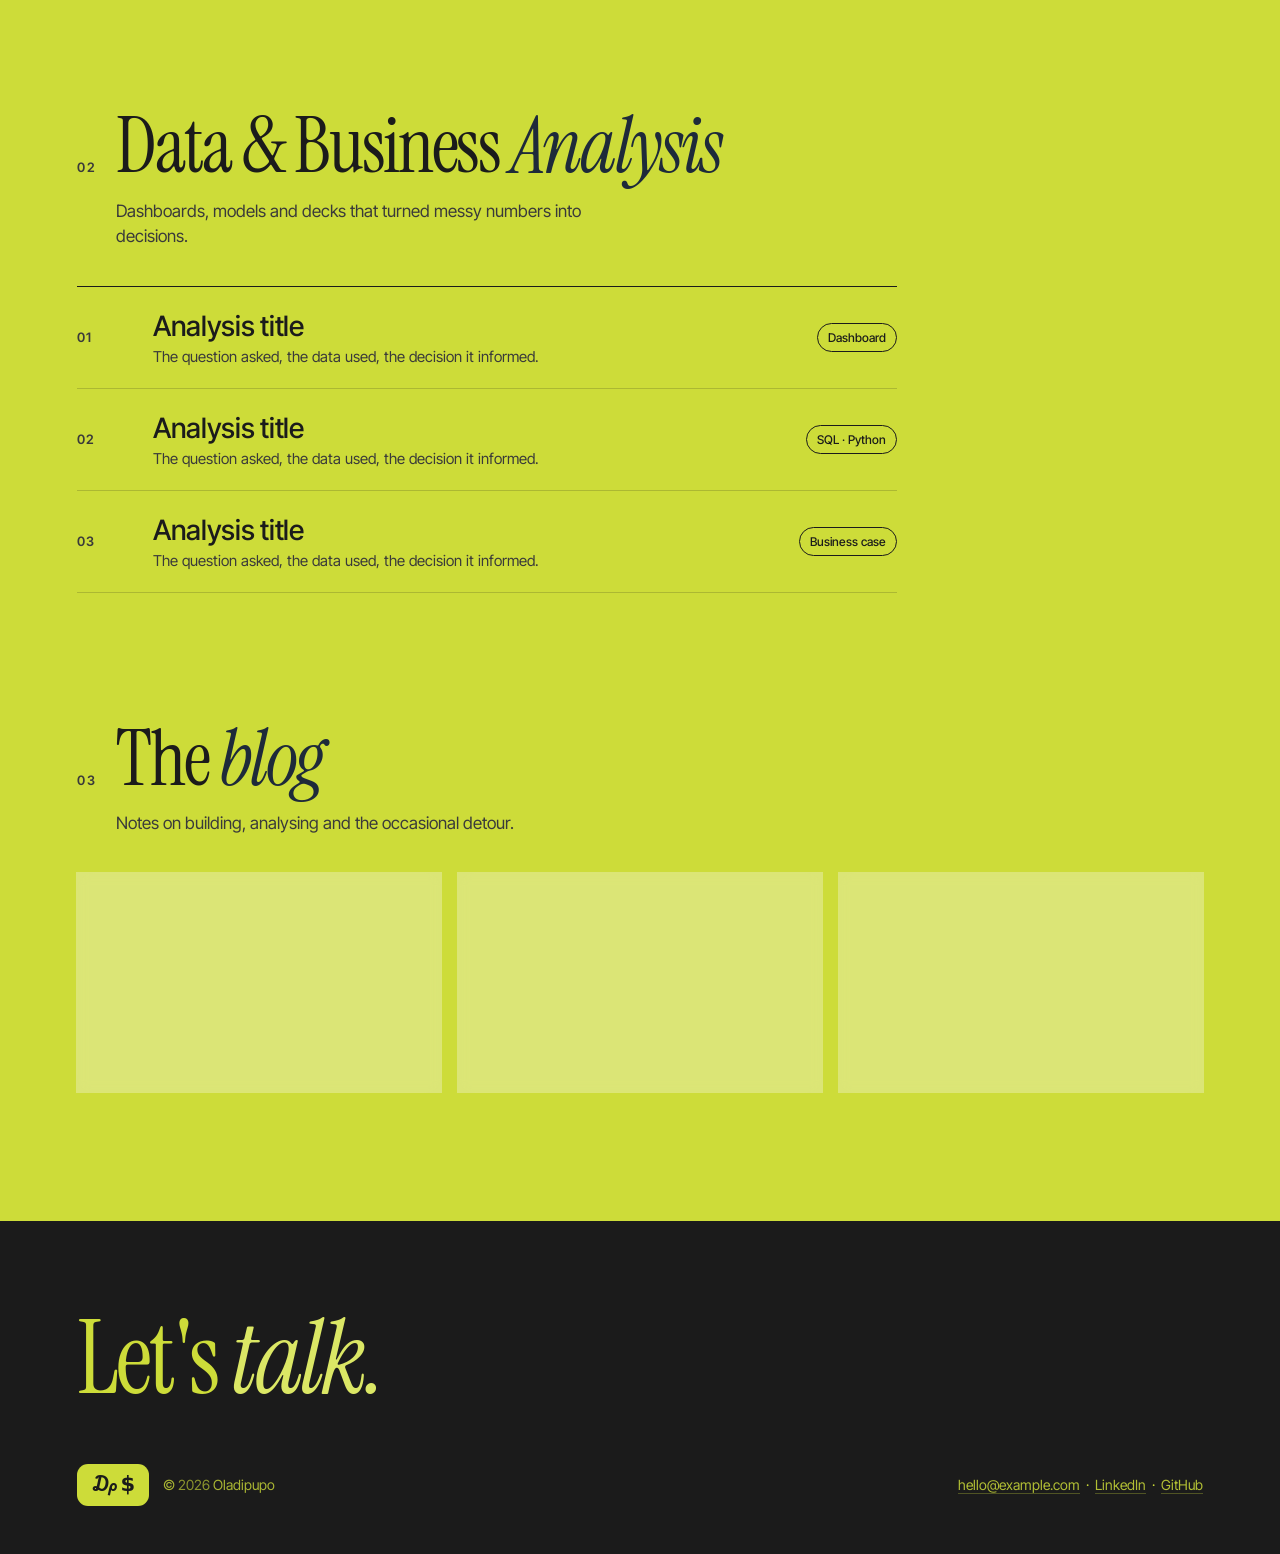
==== commit 7bf12db3: "ggggg" ====
--- a/index.html
+++ b/index.html
@@ -14,6 +14,27 @@
   </script>
   <title>₯$ Oladipupo</title>
   <meta name="description" content="Hi, my name is Oladipupo. Vibe coded projects, data and business analysis projects, and a blog." />
+  <link rel="canonical" href="https://www.oladipupo.com.ng/" />
+
+  <!-- Link previews: WhatsApp, iMessage, Slack, LinkedIn, Facebook -->
+  <meta property="og:type" content="website" />
+  <meta property="og:site_name" content="Oladipupo" />
+  <meta property="og:title" content="Hi 👋 My name is Oladipupo" />
+  <meta property="og:description" content="Vibe coded projects, data and business analysis projects, and a blog. Everything about me in one page." />
+  <meta property="og:url" content="https://www.oladipupo.com.ng/" />
+  <meta property="og:image" content="https://www.oladipupo.com.ng/og-image.jpg" />
+  <meta property="og:image:secure_url" content="https://www.oladipupo.com.ng/og-image.jpg" />
+  <meta property="og:image:type" content="image/jpeg" />
+  <meta property="og:image:width" content="1200" />
+  <meta property="og:image:height" content="630" />
+  <meta property="og:image:alt" content="Oladipupo smiling with arms crossed on a lime background, next to the words Hi, my name is Oladipupo." />
+  <meta property="og:locale" content="en_GB" />
+
+  <!-- X / Twitter -->
+  <meta name="twitter:card" content="summary_large_image" />
+  <meta name="twitter:title" content="Hi 👋 My name is Oladipupo" />
+  <meta name="twitter:description" content="Vibe coded projects, data and business analysis projects, and a blog." />
+  <meta name="twitter:image" content="https://www.oladipupo.com.ng/og-image.jpg" />
   <link rel="icon" href="data:image/svg+xml,%3Csvg xmlns='http://www.w3.org/2000/svg' viewBox='0 0 64 64'%3E%3Crect width='64' height='64' rx='14' fill='%231b1b1b'/%3E%3Ctext x='32' y='44' text-anchor='middle' font-family='Segoe UI,Arial,sans-serif' font-size='30' font-weight='700' fill='%23cddc39'%3E%E2%82%AF%24%3C/text%3E%3C/svg%3E" />
   <link rel="preconnect" href="https://fonts.googleapis.com" />
   <link rel="preconnect" href="https://fonts.gstatic.com" crossorigin />
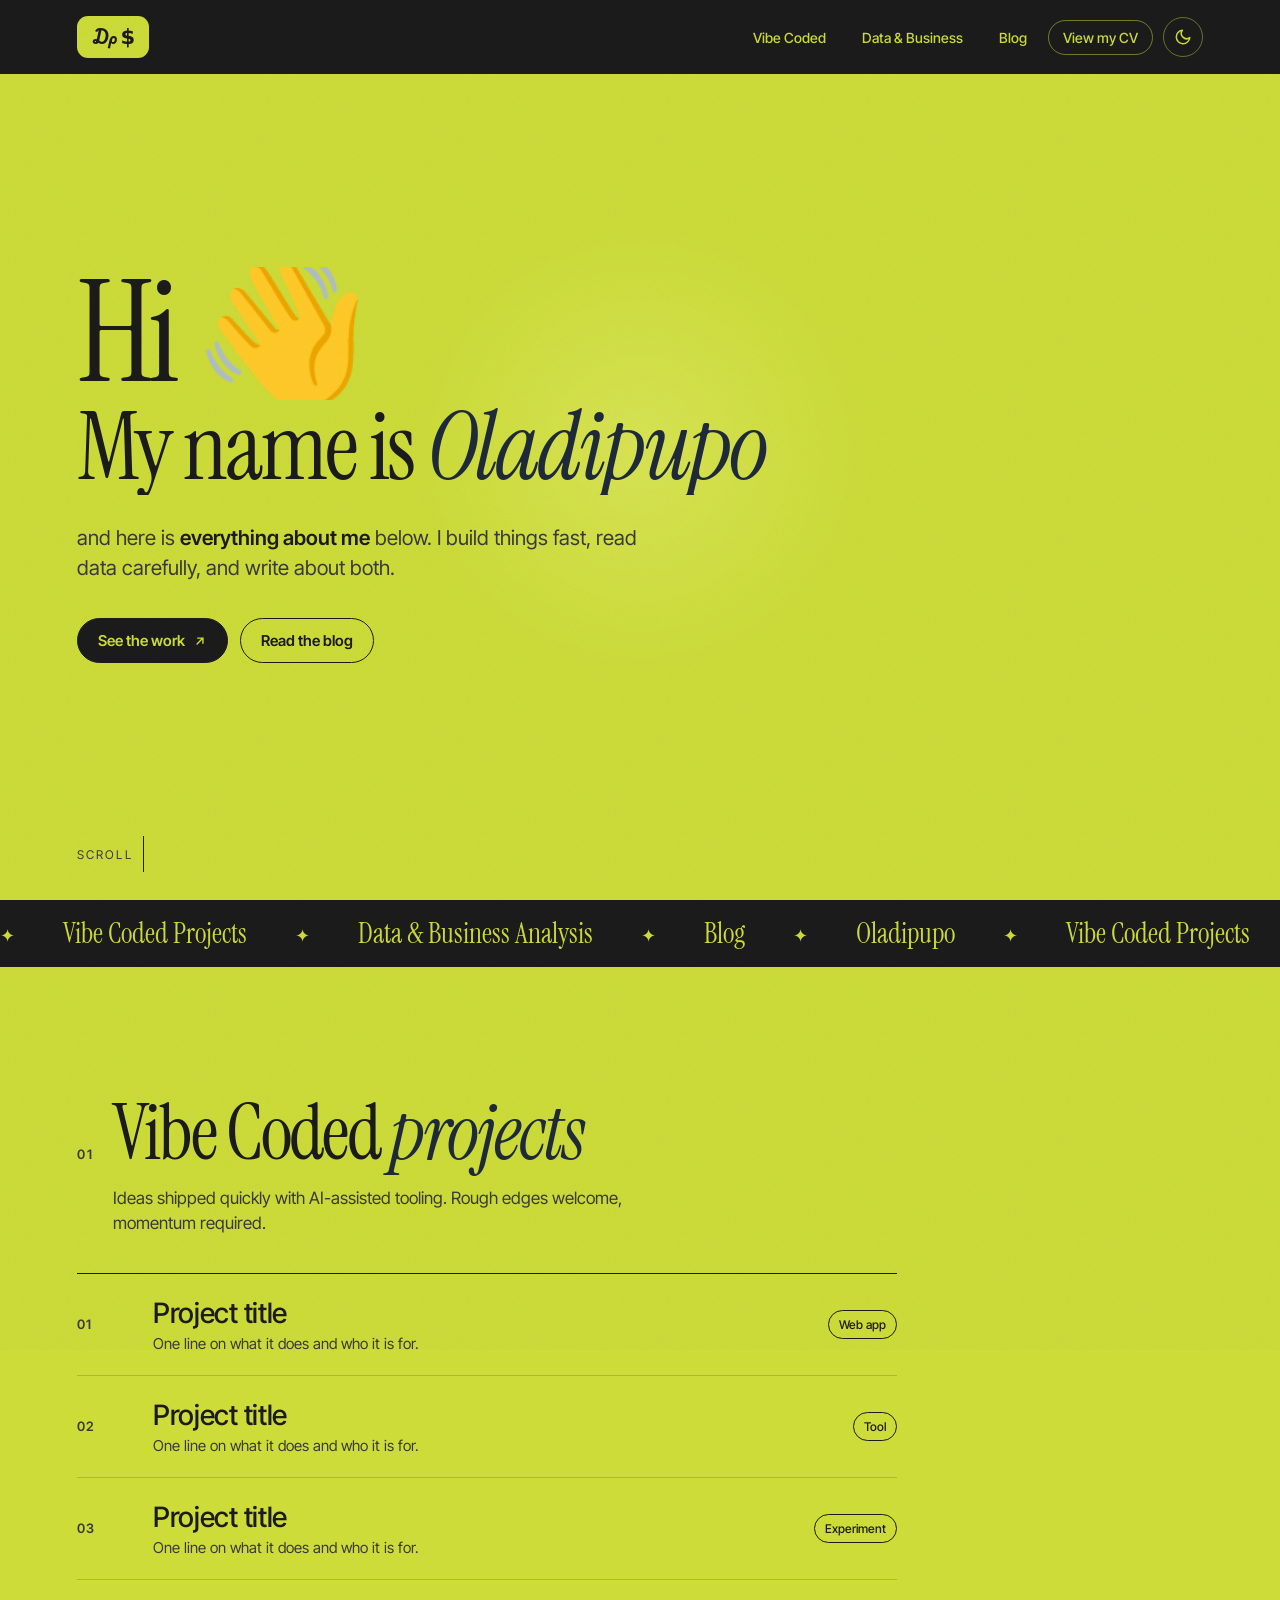
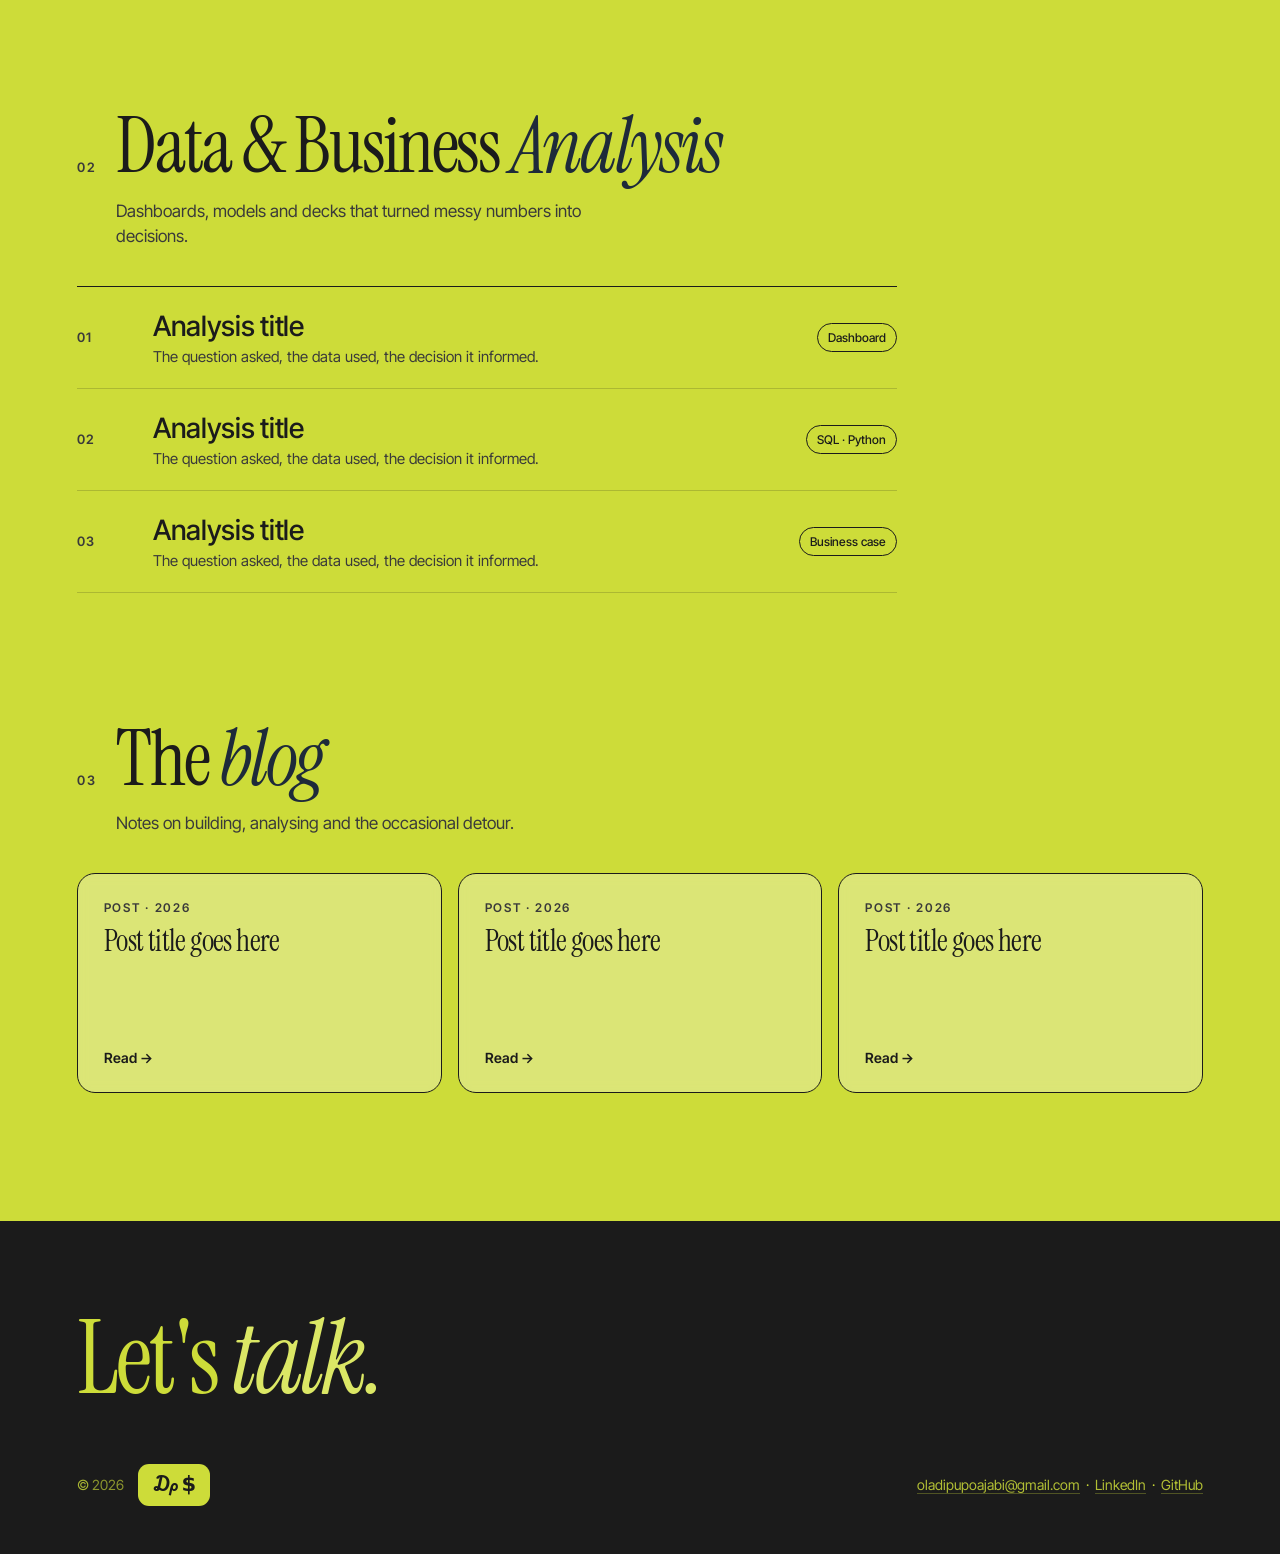
==== commit d6082fc1: "Add shared JavaScript and CSS for oladipupo.com.ng - Introduced site.js for dynamic year display, sc" ====
--- a/index.html
+++ b/index.html
@@ -39,383 +39,9 @@
   <link rel="preconnect" href="https://fonts.googleapis.com" />
   <link rel="preconnect" href="https://fonts.gstatic.com" crossorigin />
   <link href="https://fonts.googleapis.com/css2?family=Instrument+Serif:ital@0;1&family=Inter+Tight:wght@400;500;600;700&display=swap" rel="stylesheet" />
-  <style>
-    /* ---------- Theme: sampled from the portrait ---------- */
-    /* ---------- Theme tokens ----------
-       Light = photo lime background, charcoal ink.
-       Dark  = the same palette inverted: charcoal background, lime ink. */
-    :root {
-      --bg: #cddc39;          /* page background (photo lime) */
-      --bg-rgb: 205, 220, 57;
-      --bg-soft: #dbe765;     /* lighter tint of the background */
-      --fg: #1b1b1b;          /* text and solid surfaces (jacket charcoal) */
-      --fg-rgb: 27, 27, 27;
-      --fg-2: #3a3a3a;        /* secondary text */
-      --accent: #1e2a3a;      /* italic accents (hoodie navy) */
-      --surface: #f6f7e9;     /* card hover (shirt stripe white) */
-      --surface-rgb: 246, 247, 233;
-      --glow-rgb: 246, 247, 233;
-      --line: rgba(27, 27, 27, 0.18);
-      --gutter: clamp(24px, 6vw, 96px);  /* shared page edge spacing */
-      color-scheme: light;
-      --ease-out: cubic-bezier(0.23, 1, 0.32, 1);
-      --ease-in-out: cubic-bezier(0.77, 0, 0.175, 1);
-      --font-display: "Instrument Serif", Georgia, serif;
-      --font-body: "Inter Tight", system-ui, -apple-system, "Segoe UI", sans-serif;
-    }
-
-    :root[data-theme="dark"] {
-      --bg: #1b1b1b;
-      --bg-rgb: 27, 27, 27;
-      --bg-soft: #2a2a2a;
-      --fg: #cddc39;
-      --fg-rgb: 205, 220, 57;
-      --fg-2: #b4c233;
-      --accent: #e6ef7a;
-      --surface: #262626;
-      --surface-rgb: 60, 60, 60;
-      --glow-rgb: 205, 220, 57;
-      --line: rgba(205, 220, 57, 0.22);
-      color-scheme: dark;
-    }
-
-    *, *::before, *::after { box-sizing: border-box; }
-    html { scroll-behavior: smooth; }
-    body {
-      margin: 0;
-      background: var(--bg);
-      color: var(--fg);
-      font-family: var(--font-body);
-      -webkit-font-smoothing: antialiased;
-      overflow-x: hidden;
-      cursor: default;
-      transition: background-color 300ms ease, color 300ms ease;
-    }
-    ::selection { background: var(--fg); color: var(--bg); }
-
-    a { color: inherit; text-decoration: none; }
-    ul { list-style: none; margin: 0; padding: 0; }
-
-    /* ---------- Film grain ---------- */
-    .grain {
-      position: fixed; inset: -50%; width: 200%; height: 200%;
-      pointer-events: none; z-index: 50; opacity: 0.08; mix-blend-mode: multiply;
-      background-image: url("data:image/svg+xml,%3Csvg xmlns='http://www.w3.org/2000/svg' width='200' height='200'%3E%3Cfilter id='n'%3E%3CfeTurbulence type='fractalNoise' baseFrequency='0.9' numOctaves='2' stitchTiles='stitch'/%3E%3C/filter%3E%3Crect width='100%25' height='100%25' filter='url(%23n)'/%3E%3C/svg%3E");
-      animation: grain 0.6s steps(6) infinite;
-    }
-    :root[data-theme="dark"] .grain { opacity: 0.05; mix-blend-mode: screen; }
-    @keyframes grain {
-      0% { transform: translate(0, 0); }
-      25% { transform: translate(-3%, 2%); }
-      50% { transform: translate(2%, -4%); }
-      75% { transform: translate(-1%, 3%); }
-      100% { transform: translate(3%, -1%); }
-    }
-
-    /* ---------- Portrait in the background ---------- */
-    .portrait {
-      position: fixed; right: 0; bottom: 0; z-index: -1;
-      width: min(52vw, 640px); height: 100vh;
-      pointer-events: none;
-      display: flex; align-items: flex-end; justify-content: flex-end;
-      will-change: transform;
-    }
-    .portrait img {
-      width: 100%; height: auto; max-height: 92vh; object-fit: contain; object-position: bottom right;
-      -webkit-mask-image: linear-gradient(to top, #000 70%, transparent 100%), linear-gradient(to right, transparent 0%, #000 18%);
-              mask-image: linear-gradient(to top, #000 70%, transparent 100%), linear-gradient(to right, transparent 0%, #000 18%);
-      -webkit-mask-composite: source-in; mask-composite: intersect;
-      opacity: 0; transform: translateY(24px) scale(0.98);
-      animation: portraitIn 1100ms var(--ease-out) 200ms forwards;
-    }
-    @keyframes portraitIn { to { opacity: 1; transform: none; } }
-
-    /* ---------- Nav ---------- */
-    .nav {
-      position: fixed; top: 0; left: 0; right: 0; z-index: 40;
-      display: flex; align-items: center; justify-content: space-between;
-      padding: 16px var(--gutter);
-      background: var(--fg); color: var(--bg);
-      transition: background-color 300ms ease, color 300ms ease;
-      transform: translateY(-100%);
-      animation: navIn 700ms var(--ease-out) 60ms forwards;
-    }
-    @keyframes navIn { to { transform: none; } }
-    .brand { display: inline-flex; align-items: center; justify-content: center; height: 42px; padding: 0 14px; border-radius: 11px; background: var(--bg); color: var(--fg); font-family: "Segoe UI", system-ui, -apple-system, Arial, sans-serif; font-size: 21px; font-weight: 700; letter-spacing: 0.02em; line-height: 1; white-space: nowrap; transition: transform 160ms var(--ease-out); }
-    @media (hover: hover) and (pointer: fine) { .brand:hover { transform: rotate(-6deg); } }
-    .nav ul { display: flex; gap: 6px; }
-    .nav ul a {
-      display: inline-block; padding: 8px 14px; border-radius: 999px;
-      font-size: 14px; font-weight: 500; border: 1px solid transparent; color: var(--bg);
-      transition: background-color 150ms ease, color 150ms ease, border-color 150ms ease, transform 150ms var(--ease-out);
-    }
-    @media (hover: hover) and (pointer: fine) {
-      .nav ul a:hover { background: var(--bg); color: var(--fg); transform: translateY(-1px); }
-    }
-    .nav ul a:active { transform: scale(0.97); }
-
-    /* ---------- Layout ---------- */
-    .wrap { position: relative; z-index: 1; padding: 0 var(--gutter); max-width: 1600px; margin: 0 auto; }
-
-    /* ---------- Hero ---------- */
-    .hero { min-height: 100svh; display: flex; flex-direction: column; justify-content: center; padding-top: 110px; padding-bottom: 80px; }
-    .hero .line { overflow: hidden; }
-    .hero .line > span {
-      display: block;
-      transform: translateY(110%);
-      animation: riseIn 900ms var(--ease-out) forwards;
-    }
-    .hero .line:nth-child(1) > span { animation-delay: 80ms; }
-    .hero .line:nth-child(2) > span { animation-delay: 160ms; }
-    .hero .line:nth-child(3) > span { animation-delay: 240ms; }
-    .hero .line:nth-child(4) > span { animation-delay: 320ms; }
-    @keyframes riseIn { to { transform: translateY(0); } }
-
-    .hi {
-      font-family: var(--font-display); font-size: clamp(64px, 11vw, 160px); line-height: 0.95;
-      letter-spacing: -0.03em; margin: 0; font-weight: 400;
-    }
-    .wave {
-      display: inline-block; transform-origin: 70% 70%;
-      animation: wave 1800ms ease-in-out 1100ms 2;
-    }
-    @keyframes wave {
-      0%, 100% { transform: rotate(0); }
-      15% { transform: rotate(16deg); }
-      30% { transform: rotate(-8deg); }
-      45% { transform: rotate(14deg); }
-      60% { transform: rotate(-4deg); }
-      75% { transform: rotate(8deg); }
-    }
-    .name {
-      font-family: var(--font-display); font-size: clamp(44px, 7.4vw, 112px); line-height: 1; letter-spacing: -0.03em; margin: 0; font-weight: 400;
-    }
-    .name em { font-style: italic; color: var(--accent); }
-    .sub {
-      margin: 28px 0 0; max-width: 560px; font-size: clamp(17px, 1.6vw, 22px); line-height: 1.45; color: var(--fg-2);
-    }
-    .sub strong { color: var(--fg); font-weight: 600; }
-    .hero .cta { margin-top: 36px; display: flex; gap: 12px; flex-wrap: wrap; }
-    .pill {
-      display: inline-flex; align-items: center; gap: 8px; padding: 12px 20px; border-radius: 999px;
-      background: var(--fg); color: var(--bg); font-weight: 600; font-size: 15px; border: 1px solid var(--fg);
-      transition: transform 160ms var(--ease-out), background-color 150ms ease, color 150ms ease;
-    }
-    .pill.ghost { background: transparent; color: var(--fg); }
-    @media (hover: hover) and (pointer: fine) {
-      .pill:hover { transform: translateY(-2px); }
-      .pill.ghost:hover { background: var(--fg); color: var(--bg); }
-    }
-    .pill:active { transform: scale(0.97); }
-    .pill svg { width: 14px; height: 14px; transition: transform 200ms var(--ease-out); }
-    @media (hover: hover) and (pointer: fine) { .pill:hover svg { transform: translate(2px, -2px); } }
-
-    .scroll-hint {
-      position: absolute; left: var(--gutter); bottom: 28px; font-size: 12px; letter-spacing: 0.18em; text-transform: uppercase;
-      display: flex; align-items: center; gap: 10px; color: var(--fg-2);
-      opacity: 0; animation: fadeIn 600ms ease 1200ms forwards;
-    }
-    .scroll-hint::after { content: ""; width: 1px; height: 36px; background: var(--fg); transform-origin: top; animation: hint 1600ms var(--ease-in-out) infinite; }
-    @keyframes hint { 0% { transform: scaleY(0); transform-origin: top; } 50% { transform: scaleY(1); transform-origin: top; } 51% { transform-origin: bottom; } 100% { transform: scaleY(0); transform-origin: bottom; } }
-    @keyframes fadeIn { to { opacity: 1; } }
-
-    /* ---------- Marquee ---------- */
-    .marquee { position: relative; z-index: 1; border-top: 1px solid var(--fg); border-bottom: 1px solid var(--fg); background: var(--fg); color: var(--bg); transition: background-color 300ms ease, color 300ms ease; overflow: hidden; padding: 14px 0; white-space: nowrap; }
-    .marquee .track { display: inline-flex; gap: 48px; padding-right: 48px; animation: marquee 28s linear infinite; font-family: var(--font-display); font-size: 28px; }
-    .marquee .track span::before { content: "✦"; margin-right: 48px; font-size: 18px; vertical-align: middle; }
-    @keyframes marquee { to { transform: translateX(-50%); } }
-
-    /* ---------- Sections ---------- */
-    .section { padding-top: clamp(72px, 10vw, 140px); }
-    .section:last-of-type { padding-bottom: clamp(72px, 10vw, 140px); }
-    .section-head { display: grid; grid-template-columns: auto 1fr; gap: 20px; align-items: baseline; margin-bottom: 36px; }
-    .num { font-size: 13px; letter-spacing: 0.14em; color: var(--fg-2); font-weight: 600; }
-    .title { font-family: var(--font-display); font-size: clamp(40px, 6vw, 88px); line-height: 1; letter-spacing: -0.03em; margin: 0; font-weight: 400; }
-    .title em { font-style: italic; color: var(--accent); }
-    .section-desc { max-width: 520px; color: var(--fg-2); font-size: 17px; line-height: 1.5; margin: 14px 0 0; }
-
-    /* Scroll reveal (once) */
-    .reveal { opacity: 0; transform: translateY(18px); transition: opacity 600ms var(--ease-out), transform 600ms var(--ease-out); }
-    .reveal[data-visible] { opacity: 1; transform: none; }
-
-    /* Lists */
-    .rows { border-top: 1px solid var(--fg); max-width: 820px; }
-    .row {
-      display: grid; grid-template-columns: 56px 1fr auto; gap: 20px; align-items: center;
-      padding: 22px 0; border-bottom: 1px solid var(--line);
-      opacity: 0; transform: translateY(12px);
-      transition: opacity 450ms var(--ease-out), transform 450ms var(--ease-out), background-color 150ms ease;
-      position: relative;
-    }
-    .rows[data-visible] .row { opacity: 1; transform: none; }
-    .rows[data-visible] .row:nth-child(1) { transition-delay: 0ms; }
-    .rows[data-visible] .row:nth-child(2) { transition-delay: 60ms; }
-    .rows[data-visible] .row:nth-child(3) { transition-delay: 120ms; }
-    .rows[data-visible] .row:nth-child(4) { transition-delay: 180ms; }
-    .rows[data-visible] .row:nth-child(5) { transition-delay: 240ms; }
-    .row .idx { font-size: 13px; color: var(--fg-2); font-weight: 600; letter-spacing: 0.08em; }
-    .row h3 { margin: 0; font-size: clamp(20px, 2.2vw, 28px); font-weight: 500; letter-spacing: -0.01em; }
-    .row p { margin: 4px 0 0; color: var(--fg-2); font-size: 15px; }
-    .row .tag { font-size: 12px; padding: 6px 10px; border: 1px solid var(--fg); border-radius: 999px; white-space: nowrap; font-weight: 500; }
-    .row .arrow { width: 22px; height: 22px; transition: transform 220ms var(--ease-out); }
-    .row::before {
-      content: ""; position: absolute; inset: 0 -14px; border-radius: 14px; background: var(--fg);
-      opacity: 0; transform: scaleY(0.9); transition: opacity 150ms ease, transform 200ms var(--ease-out); z-index: -1;
-    }
-    @media (hover: hover) and (pointer: fine) {
-      .row:hover { color: var(--bg); border-bottom-color: transparent; }
-      .row:hover p, .row:hover .idx { color: var(--bg-soft); }
-      .row:hover .tag { border-color: var(--bg); }
-      .row:hover::before { opacity: 1; transform: none; }
-      .row:hover .arrow { transform: translate(4px, -4px); }
-    }
-
-    /* Blog cards */
-    .cards { display: grid; grid-template-columns: repeat(auto-fit, minmax(260px, 1fr)); gap: 16px; }
-    .card {
-      padding: 26px; border: 1px solid var(--fg); border-radius: 18px; min-height: 220px;
-      display: flex; flex-direction: column; justify-content: space-between; gap: 24px;
-      background: rgba(var(--surface-rgb), 0.35); backdrop-filter: blur(6px);
-      opacity: 0; transform: translateY(12px) scale(0.98);
-      transition: opacity 450ms var(--ease-out), transform 450ms var(--ease-out), background-color 150ms ease;
-    }
-    .cards[data-visible] .card { opacity: 1; transform: none; }
-    .cards[data-visible] .card:nth-child(2) { transition-delay: 70ms; }
-    .cards[data-visible] .card:nth-child(3) { transition-delay: 140ms; }
-    .card .meta { font-size: 12px; letter-spacing: 0.14em; text-transform: uppercase; color: var(--fg-2); font-weight: 600; }
-    .card h3 { margin: 10px 0 0; font-family: var(--font-display); font-size: 30px; line-height: 1.05; letter-spacing: -0.02em; font-weight: 400; }
-    .card .read { font-weight: 600; font-size: 14px; display: inline-flex; align-items: center; gap: 6px; }
-    @media (hover: hover) and (pointer: fine) {
-      .card:hover { background: var(--surface); transform: translateY(-4px); }
-    }
-
-    /* ---------- Footer ---------- */
-    footer { position: relative; z-index: 1; background: var(--fg); color: var(--bg); transition: background-color 300ms ease, color 300ms ease; padding: clamp(48px, 7vw, 96px) var(--gutter) 48px; display: flex; justify-content: space-between; align-items: center; gap: 16px; flex-wrap: wrap; font-size: 14px; }
-    footer .big { font-family: var(--font-display); font-size: clamp(40px, 8vw, 120px); line-height: 0.95; letter-spacing: -0.03em; color: var(--bg); width: 100%; margin: 0 0 40px; }
-    footer .big em { font-style: italic; color: var(--bg-soft); }
-    footer .copy { display: inline-flex; align-items: center; gap: 14px; color: var(--bg); }
-    footer .copy span { opacity: 0.8; }
-    footer a { border-bottom: 1px solid rgba(var(--bg-rgb), 0.35); transition: border-color 150ms ease, opacity 150ms ease; }
-    footer .links a { opacity: 0.85; }
-    @media (hover: hover) and (pointer: fine) { footer a:hover { border-color: var(--bg); opacity: 1; } }
-    footer ::selection { background: var(--bg); color: var(--fg); }
-
-    /* ---------- Cursor glow (decorative, desktop only) ---------- */
-    .glow { position: fixed; z-index: 0; width: 520px; height: 520px; border-radius: 50%; pointer-events: none; left: 0; top: 0;
-      background: radial-gradient(circle, rgba(var(--glow-rgb), 0.5), rgba(var(--glow-rgb), 0) 60%);
-      transform: translate(-50%, -50%); opacity: 0; transition: opacity 400ms ease; mix-blend-mode: soft-light; }
-    @media (hover: hover) and (pointer: fine) { .glow { opacity: 1; } }
-
-    /* ---------- Responsive ---------- */
-    .nav-actions { display: flex; align-items: center; gap: 10px; }
-    .theme-toggle {
-      width: 40px; height: 40px; border-radius: 999px; border: 1px solid rgba(var(--bg-rgb), 0.45);
-      background: transparent; color: var(--bg); cursor: pointer; padding: 0; display: grid; place-items: center;
-      transition: background-color 150ms ease, color 150ms ease, border-color 150ms ease, transform 160ms var(--ease-out);
-    }
-    .theme-toggle svg { width: 18px; height: 18px; grid-area: 1 / 1; transition: transform 300ms var(--ease-out), opacity 200ms ease; }
-    .theme-toggle .moon { opacity: 1; transform: none; }
-    .theme-toggle .sun { opacity: 0; transform: rotate(-90deg) scale(0.6); }
-    :root[data-theme="dark"] .theme-toggle .moon { opacity: 0; transform: rotate(90deg) scale(0.6); }
-    :root[data-theme="dark"] .theme-toggle .sun { opacity: 1; transform: none; }
-    @media (hover: hover) and (pointer: fine) {
-      .theme-toggle:hover { background: var(--bg); color: var(--fg); border-color: var(--bg); transform: translateY(-1px); }
-    }
-    .theme-toggle:active { transform: scale(0.94); }
-
-    /* Burger (hidden on wide screens) */
-    .burger { display: none; width: 44px; height: 44px; border: 0; background: transparent; cursor: pointer; padding: 0; position: relative; }
-    .burger span { position: absolute; left: 10px; right: 10px; height: 2px; background: var(--bg); border-radius: 2px; transition: transform 200ms var(--ease-out); }
-    .burger span:nth-child(1) { top: 17px; }
-    .burger span:nth-child(2) { top: 25px; }
-    .nav.open .burger span:nth-child(1) { transform: translateY(4px) rotate(45deg); }
-    .nav.open .burger span:nth-child(2) { transform: translateY(-4px) rotate(-45deg); }
-
-    /* ---- Tablet: 700px to 1199px ---- */
-    @media (max-width: 1199px) {
-      .hero { min-height: 100svh; justify-content: center; padding-top: 120px; padding-bottom: 36vh; }
-      .hero .line { max-width: 56vw; }
-      .portrait { position: absolute; right: 0; bottom: 0; width: 46vw; height: auto; max-width: none; }
-      .portrait img { max-height: 80vh; }
-      .hi { font-size: clamp(56px, 10vw, 120px); }
-      .name { font-size: clamp(40px, 6.4vw, 84px); }
-      .scroll-hint { display: none; }
-      .rows { max-width: none; }
-    }
-
-    /* ---- Phone: under 700px ---- */
-    @media (max-width: 699px) {
-      .nav { padding: 12px var(--gutter); }
-      .nav ul { display: none; }
-      .burger { display: block; }
-      .nav.open ul {
-        display: flex; flex-direction: column; gap: 4px;
-        position: absolute; left: 0; right: 0; top: 100%; padding: 8px var(--gutter) 20px;
-        background: var(--fg); border-top: 1px solid rgba(var(--bg-rgb), 0.15);
-      }
-      .nav.open ul a { display: block; font-size: 22px; font-family: var(--font-display); padding: 12px 0; border-radius: 0; border-bottom: 1px solid rgba(var(--bg-rgb), 0.15); }
-      .nav.open ul li:last-child a { border-bottom: 0; }
-
-      .hero { min-height: 0; padding-top: 104px; padding-bottom: 0; }
-      .hero .line { max-width: none; }
-      .hi { font-size: 72px; }
-      .name { font-size: clamp(36px, 11.5vw, 48px); }
-      .sub { font-size: 17px; margin-top: 20px; }
-      .cta { gap: 10px; }
-      .pill { padding: 12px 18px; font-size: 14px; }
-      .portrait { position: relative; width: 100%; height: auto; margin: 28px auto 0; max-width: 420px; justify-content: center; }
-      .portrait img { max-height: none; width: 100%; -webkit-mask-image: none; mask-image: none; }
-      .marquee { padding: 10px 0; }
-      .marquee .track { font-size: 20px; gap: 28px; padding-right: 28px; }
-      .marquee .track span::before { margin-right: 28px; font-size: 14px; }
-      .section { padding-top: 64px; }
-      .section-head { grid-template-columns: 1fr; gap: 8px; margin-bottom: 24px; }
-      .title { font-size: clamp(36px, 11vw, 48px); }
-      .section-desc { font-size: 16px; }
-      .row { grid-template-columns: 28px 1fr; gap: 12px; padding: 18px 0; }
-      .row h3 { font-size: 20px; }
-      .row p { font-size: 14px; }
-      .row .tag { grid-column: 2; justify-self: start; margin-top: 2px; }
-      .row .arrow { display: none; }
-      .row::before { inset: 0 -10px; }
-      .cards { grid-template-columns: 1fr; gap: 12px; }
-      .card { min-height: 0; padding: 22px; gap: 20px; }
-      .card h3 { font-size: 26px; }
-      footer { flex-direction: column; align-items: flex-start; gap: 18px; padding-top: 56px; }
-      footer .big { margin-bottom: 24px; }
-      footer .links { display: flex; flex-wrap: wrap; gap: 6px 0; }
-    }
-
-    /* Portrait-orientation tablets: photo flows under the text, aligned right */
-    @media (min-width: 700px) and (max-width: 1199px) and (orientation: portrait) {
-      .hero { min-height: 0; padding-bottom: 0; }
-      .hero .line { max-width: none; }
-      .sub { max-width: 560px; }
-      .portrait { position: relative; width: 62%; max-width: 520px; margin: 8px 0 0 auto; }
-      .portrait img { max-height: none; -webkit-mask-image: none; mask-image: none; }
-    }
-
-    /* Short landscape phones */
-    @media (max-height: 500px) and (min-width: 700px) {
-      .hero { min-height: 0; padding-bottom: 64px; }
-      .portrait { display: none; }
-      .hero .line { max-width: none; }
-    }
-
-    /* ---------- Reduced motion ---------- */
-    @media (prefers-reduced-motion: reduce) {
-      .grain, .wave, .scroll-hint::after, .marquee .track { animation: none; }
-      .nav { transform: none; animation: none; }
-      .hero .line > span { transform: none; animation: fadeIn 300ms ease forwards; opacity: 0; }
-      .portrait img { transform: none; animation: fadeIn 400ms ease forwards; }
-      .portrait { transform: none !important; }
-      .reveal { transform: none; transition: opacity 300ms ease; }
-      .row, .card { transform: none; transition: opacity 300ms ease; }
-      .glow { display: none; }
-    }
-  </style>
+  <link rel="stylesheet" href="styles.css" />
 </head>
-<body>
+<body data-page="home">
   <div class="grain" aria-hidden="true"></div>
   <div class="glow" aria-hidden="true"></div>
 
@@ -426,6 +52,7 @@
         <li><a href="#vibe">Vibe Coded</a></li>
         <li><a href="#data">Data &amp; Business</a></li>
         <li><a href="#blog">Blog</a></li>
+        <li><a class="nav-cta" href="cv.html">View my CV</a></li>
       </ul>
       <button class="theme-toggle" type="button" aria-label="Switch to dark theme" aria-pressed="false">
         <svg class="sun" viewBox="0 0 24 24" fill="none" stroke="currentColor" stroke-width="2" stroke-linecap="round" aria-hidden="true"><circle cx="12" cy="12" r="4"/><path d="M12 2v2M12 20v2M4.9 4.9l1.4 1.4M17.7 17.7l1.4 1.4M2 12h2M20 12h2M4.9 19.1l1.4-1.4M17.7 6.3l1.4-1.4"/></svg>
@@ -439,25 +66,25 @@
 
   <main id="top">
     <section class="wrap hero">
-      <div class="line"><h1 class="hi">Hi <span class="wave">👋</span></h1></div>
-      <div class="line"><p class="name">My name is <em>Oladipupo</em></p></div>
-      <div class="line"><p class="sub">and here is <strong>everything about me</strong> below. I build things fast, read data carefully, and write about both.</p></div>
+      <div class="line"><h1 class="hi"><span data-s="hero_greeting">Hi</span> <span class="wave">👋</span></h1></div>
+      <div class="line"><p class="name"><span data-s="hero_name_prefix">My name is</span> <em data-s="hero_name">Oladipupo</em></p></div>
+      <div class="line"><p class="sub" data-s="hero_sub">and here is <strong>everything about me</strong> below. I build things fast, read data carefully, and write about both.</p></div>
       <div class="line">
         <div class="cta">
-          <a class="pill" href="#vibe">See the work
+          <a class="pill" href="#vibe"><span data-s="hero_cta_primary">See the work</span>
             <svg viewBox="0 0 24 24" fill="none" stroke="currentColor" stroke-width="2.4" stroke-linecap="round" stroke-linejoin="round"><path d="M7 17 17 7M8 7h9v9"/></svg>
           </a>
-          <a class="pill ghost" href="#blog">Read the blog</a>
+          <a class="pill ghost" href="#blog" data-s="hero_cta_secondary">Read the blog</a>
         </div>
       </div>
       <div class="scroll-hint">Scroll</div>
       <div class="portrait" aria-hidden="true">
-        <img src="https://lh3.googleusercontent.com/d/1MxYdcG8RiwwyQvELfd1KWzw0cKB9J39-" alt="" />
+        <img src="https://lh3.googleusercontent.com/d/1MxYdcG8RiwwyQvELfd1KWzw0cKB9J39-" alt="" data-s-src="portrait_url" />
       </div>
     </section>
 
     <div class="marquee" aria-hidden="true">
-      <div class="track">
+      <div class="track" data-marquee="marquee_home">
         <span>Vibe Coded Projects</span><span>Data &amp; Business Analysis</span><span>Blog</span><span>Oladipupo</span>
         <span>Vibe Coded Projects</span><span>Data &amp; Business Analysis</span><span>Blog</span><span>Oladipupo</span>
       </div>
@@ -467,11 +94,11 @@
       <div class="section-head reveal">
         <span class="num">01</span>
         <div>
-          <h2 class="title">Vibe Coded <em>projects</em></h2>
-          <p class="section-desc">Ideas shipped quickly with AI-assisted tooling. Rough edges welcome, momentum required.</p>
+          <h2 class="title" data-s="vibe_title">Vibe Coded <em>projects</em></h2>
+          <p class="section-desc" data-s="vibe_desc">Ideas shipped quickly with AI-assisted tooling. Rough edges welcome, momentum required.</p>
         </div>
       </div>
-      <ul class="rows">
+      <ul class="rows" data-list="projects:vibe">
         <li class="row"><span class="idx">01</span><div><h3><a href="#">Project title</a></h3><p>One line on what it does and who it is for.</p></div><span class="tag">Web app</span></li>
         <li class="row"><span class="idx">02</span><div><h3><a href="#">Project title</a></h3><p>One line on what it does and who it is for.</p></div><span class="tag">Tool</span></li>
         <li class="row"><span class="idx">03</span><div><h3><a href="#">Project title</a></h3><p>One line on what it does and who it is for.</p></div><span class="tag">Experiment</span></li>
@@ -482,11 +109,11 @@
       <div class="section-head reveal">
         <span class="num">02</span>
         <div>
-          <h2 class="title">Data &amp; Business <em>Analysis</em></h2>
-          <p class="section-desc">Dashboards, models and decks that turned messy numbers into decisions.</p>
+          <h2 class="title" data-s="data_title">Data &amp; Business <em>Analysis</em></h2>
+          <p class="section-desc" data-s="data_desc">Dashboards, models and decks that turned messy numbers into decisions.</p>
         </div>
       </div>
-      <ul class="rows">
+      <ul class="rows" data-list="projects:data">
         <li class="row"><span class="idx">01</span><div><h3><a href="#">Analysis title</a></h3><p>The question asked, the data used, the decision it informed.</p></div><span class="tag">Dashboard</span></li>
         <li class="row"><span class="idx">02</span><div><h3><a href="#">Analysis title</a></h3><p>The question asked, the data used, the decision it informed.</p></div><span class="tag">SQL · Python</span></li>
         <li class="row"><span class="idx">03</span><div><h3><a href="#">Analysis title</a></h3><p>The question asked, the data used, the decision it informed.</p></div><span class="tag">Business case</span></li>
@@ -497,11 +124,11 @@
       <div class="section-head reveal">
         <span class="num">03</span>
         <div>
-          <h2 class="title">The <em>blog</em></h2>
-          <p class="section-desc">Notes on building, analysing and the occasional detour.</p>
+          <h2 class="title" data-s="blog_title">The <em>blog</em></h2>
+          <p class="section-desc" data-s="blog_desc">Notes on building, analysing and the occasional detour.</p>
         </div>
       </div>
-      <div class="cards">
+      <div class="cards" data-list="posts">
         <a class="card" href="#"><div><div class="meta">Post · 2026</div><h3>Post title goes here</h3></div><span class="read">Read →</span></a>
         <a class="card" href="#"><div><div class="meta">Post · 2026</div><h3>Post title goes here</h3></div><span class="read">Read →</span></a>
         <a class="card" href="#"><div><div class="meta">Post · 2026</div><h3>Post title goes here</h3></div><span class="read">Read →</span></a>
@@ -510,81 +137,14 @@
   </main>
 
   <footer>
-    <p class="big">Let's <em>talk.</em></p>
-    <div class="copy"><a class="brand" href="#top" aria-label="₯$ home">₯$</a><span>© <span id="year"></span> Oladipupo</span></div>
-    <span class="links"><a href="mailto:hello@example.com">hello@example.com</a> &nbsp;·&nbsp; <a href="#">LinkedIn</a> &nbsp;·&nbsp; <a href="#">GitHub</a></span>
+    <p class="big" data-s="footer_big">Let's <em>talk.</em></p>
+    <div class="copy"><span>© <span class="year"></span></span><a class="brand" href="#top" aria-label="₯$ home">₯$</a></div>
+    <span class="links"><a href="mailto:oladipupoajabi@gmail.com" data-s="email" data-s-href="email" data-s-prefix="mailto:">oladipupoajabi@gmail.com</a> &nbsp;·&nbsp; <a href="https://www.linkedin.com/in/oladipupoajabi/" target="_blank" rel="noopener" data-s-href="linkedin">LinkedIn</a> &nbsp;·&nbsp; <a href="https://github.com/AjabiOladipupo" target="_blank" rel="noopener" data-s-href="github">GitHub</a></span>
   </footer>
 
-  <script>
-    document.getElementById('year').textContent = new Date().getFullYear();
-
-    const reduce = window.matchMedia('(prefers-reduced-motion: reduce)').matches;
-
-    // Scroll reveal: fire once per element.
-    const io = new IntersectionObserver((entries) => {
-      for (const e of entries) {
-        if (e.isIntersecting) { e.target.setAttribute('data-visible', ''); io.unobserve(e.target); }
-      }
-    }, { rootMargin: '0px 0px -12% 0px', threshold: 0.1 });
-    document.querySelectorAll('.reveal, .rows, .cards').forEach((el) => io.observe(el));
-
-    // Portrait parallax: slow drift as the page scrolls (decorative, marketing surface).
-    const portrait = document.querySelector('.portrait');
-    if (!reduce && window.matchMedia('(min-width: 1200px)').matches) {
-      let ticking = false;
-      const update = () => {
-        const y = Math.min(window.scrollY * 0.12, 160);
-        portrait.style.transform = `translateY(${y}px)`;
-        ticking = false;
-      };
-      window.addEventListener('scroll', () => { if (!ticking) { requestAnimationFrame(update); ticking = true; } }, { passive: true });
-    }
-
-    // Theme toggle: light (lime page) <-> dark (inverted: charcoal page, lime ink).
-    const root = document.documentElement;
-    const toggle = document.querySelector('.theme-toggle');
-    const syncToggle = () => {
-      const dark = root.getAttribute('data-theme') === 'dark';
-      toggle.setAttribute('aria-pressed', String(dark));
-      toggle.setAttribute('aria-label', dark ? 'Switch to light theme' : 'Switch to dark theme');
-      const meta = document.querySelector('meta[name="theme-color"]');
-      if (meta) meta.setAttribute('content', dark ? '#cddc39' : '#1b1b1b');
-    };
-    const applyTheme = (dark) => {
-      if (dark) root.setAttribute('data-theme', 'dark'); else root.removeAttribute('data-theme');
-      try { localStorage.setItem('theme', dark ? 'dark' : 'light'); } catch (e) {}
-      syncToggle();
-    };
-    toggle.addEventListener('click', () => {
-      const next = root.getAttribute('data-theme') !== 'dark';
-      if (document.startViewTransition && !reduce) document.startViewTransition(() => applyTheme(next));
-      else applyTheme(next);
-    });
-    syncToggle();
-
-    // Mobile menu.
-    const nav = document.querySelector('.nav');
-    const burger = document.querySelector('.burger');
-    burger.addEventListener('click', () => {
-      const open = nav.classList.toggle('open');
-      burger.setAttribute('aria-expanded', String(open));
-      burger.setAttribute('aria-label', open ? 'Close menu' : 'Open menu');
-    });
-    nav.querySelectorAll('ul a').forEach((a) => a.addEventListener('click', () => {
-      nav.classList.remove('open'); burger.setAttribute('aria-expanded', 'false');
-    }));
-
-    // Cursor glow, pointer devices only.
-    const glow = document.querySelector('.glow');
-    if (!reduce && window.matchMedia('(hover: hover) and (pointer: fine)').matches) {
-      let gx = innerWidth / 2, gy = innerHeight / 2, tx = gx, ty = gy;
-      window.addEventListener('pointermove', (e) => { tx = e.clientX; ty = e.clientY; }, { passive: true });
-      (function loop() {
-        gx += (tx - gx) * 0.12; gy += (ty - gy) * 0.12;
-        glow.style.transform = `translate(${gx - 260}px, ${gy - 260}px)`;
-        requestAnimationFrame(loop);
-      })();
-    }
-  </script>
+  <script src="site.js"></script>
+  <script src="https://cdn.jsdelivr.net/npm/@supabase/supabase-js@2.49.1/dist/umd/supabase.min.js"></script>
+  <script src="config.js"></script>
+  <script src="content.js"></script>
 </body>
 </html>
--- a/styles.css
+++ b/styles.css
@@ -0,0 +1,479 @@
+/* Shared design system for oladipupo.com.ng — used by index.html and cv.html */
+/* ---------- Theme: sampled from the portrait ---------- */
+/* ---------- Theme tokens ----------
+   Light = photo lime background, charcoal ink.
+   Dark  = the same palette inverted: charcoal background, lime ink. */
+:root {
+  --bg: #cddc39;          /* page background (photo lime) */
+  --bg-rgb: 205, 220, 57;
+  --bg-soft: #dbe765;     /* lighter tint of the background */
+  --fg: #1b1b1b;          /* text and solid surfaces (jacket charcoal) */
+  --fg-rgb: 27, 27, 27;
+  --fg-2: #3a3a3a;        /* secondary text */
+  --accent: #1e2a3a;      /* italic accents (hoodie navy) */
+  --surface: #f6f7e9;     /* card hover (shirt stripe white) */
+  --surface-rgb: 246, 247, 233;
+  --glow-rgb: 246, 247, 233;
+  --line: rgba(27, 27, 27, 0.18);
+  --gutter: clamp(24px, 6vw, 96px);  /* shared page edge spacing */
+  color-scheme: light;
+  --ease-out: cubic-bezier(0.23, 1, 0.32, 1);
+  --ease-in-out: cubic-bezier(0.77, 0, 0.175, 1);
+  --font-display: "Instrument Serif", Georgia, serif;
+  --font-body: "Inter Tight", system-ui, -apple-system, "Segoe UI", sans-serif;
+}
+
+:root[data-theme="dark"] {
+  --bg: #1b1b1b;
+  --bg-rgb: 27, 27, 27;
+  --bg-soft: #2a2a2a;
+  --fg: #cddc39;
+  --fg-rgb: 205, 220, 57;
+  --fg-2: #b4c233;
+  --accent: #e6ef7a;
+  --surface: #262626;
+  --surface-rgb: 60, 60, 60;
+  --glow-rgb: 205, 220, 57;
+  --line: rgba(205, 220, 57, 0.22);
+  color-scheme: dark;
+}
+
+*, *::before, *::after { box-sizing: border-box; }
+html { scroll-behavior: smooth; }
+body {
+  margin: 0;
+  background: var(--bg);
+  color: var(--fg);
+  font-family: var(--font-body);
+  -webkit-font-smoothing: antialiased;
+  overflow-x: hidden;
+  cursor: default;
+  transition: background-color 300ms ease, color 300ms ease;
+}
+::selection { background: var(--fg); color: var(--bg); }
+
+a { color: inherit; text-decoration: none; }
+ul { list-style: none; margin: 0; padding: 0; }
+
+/* ---------- Film grain ---------- */
+.grain {
+  position: fixed; inset: -50%; width: 200%; height: 200%;
+  pointer-events: none; z-index: 50; opacity: 0.08; mix-blend-mode: multiply;
+  background-image: url("data:image/svg+xml,%3Csvg xmlns='http://www.w3.org/2000/svg' width='200' height='200'%3E%3Cfilter id='n'%3E%3CfeTurbulence type='fractalNoise' baseFrequency='0.9' numOctaves='2' stitchTiles='stitch'/%3E%3C/filter%3E%3Crect width='100%25' height='100%25' filter='url(%23n)'/%3E%3C/svg%3E");
+  animation: grain 0.6s steps(6) infinite;
+}
+:root[data-theme="dark"] .grain { opacity: 0.05; mix-blend-mode: screen; }
+@keyframes grain {
+  0% { transform: translate(0, 0); }
+  25% { transform: translate(-3%, 2%); }
+  50% { transform: translate(2%, -4%); }
+  75% { transform: translate(-1%, 3%); }
+  100% { transform: translate(3%, -1%); }
+}
+
+/* ---------- Portrait in the background ---------- */
+.portrait {
+  position: fixed; right: 0; bottom: 0; z-index: -1;
+  width: min(52vw, 640px); height: 100vh;
+  pointer-events: none;
+  display: flex; align-items: flex-end; justify-content: flex-end;
+  will-change: transform;
+}
+.portrait img {
+  width: 100%; height: auto; max-height: 92vh; object-fit: contain; object-position: bottom right;
+  -webkit-mask-image: linear-gradient(to top, #000 70%, transparent 100%), linear-gradient(to right, transparent 0%, #000 18%);
+          mask-image: linear-gradient(to top, #000 70%, transparent 100%), linear-gradient(to right, transparent 0%, #000 18%);
+  -webkit-mask-composite: source-in; mask-composite: intersect;
+  opacity: 0; transform: translateY(24px) scale(0.98);
+  animation: portraitIn 1100ms var(--ease-out) 200ms forwards;
+}
+@keyframes portraitIn { to { opacity: 1; transform: none; } }
+
+/* ---------- Nav ---------- */
+.nav {
+  position: fixed; top: 0; left: 0; right: 0; z-index: 40;
+  display: flex; align-items: center; justify-content: space-between;
+  padding: 16px var(--gutter);
+  background: var(--fg); color: var(--bg);
+  transition: background-color 300ms ease, color 300ms ease;
+  transform: translateY(-100%);
+  animation: navIn 700ms var(--ease-out) 60ms forwards;
+}
+@keyframes navIn { to { transform: none; } }
+.brand { display: inline-flex; align-items: center; justify-content: center; height: 42px; padding: 0 14px; border-radius: 11px; background: var(--bg); color: var(--fg); font-family: "Segoe UI", system-ui, -apple-system, Arial, sans-serif; font-size: 21px; font-weight: 700; letter-spacing: 0.02em; line-height: 1; white-space: nowrap; transition: transform 160ms var(--ease-out); }
+@media (hover: hover) and (pointer: fine) { .brand:hover { transform: rotate(-6deg); } }
+.nav ul { display: flex; gap: 6px; }
+.nav ul a {
+  display: inline-block; padding: 8px 14px; border-radius: 999px;
+  font-size: 14px; font-weight: 500; border: 1px solid transparent; color: var(--bg);
+  transition: background-color 150ms ease, color 150ms ease, border-color 150ms ease, transform 150ms var(--ease-out);
+}
+@media (hover: hover) and (pointer: fine) {
+  .nav ul a:hover { background: var(--bg); color: var(--fg); transform: translateY(-1px); }
+}
+.nav ul a:active { transform: scale(0.97); }
+
+/* ---------- Layout ---------- */
+.wrap { position: relative; z-index: 1; padding: 0 var(--gutter); max-width: 1600px; margin: 0 auto; }
+
+/* ---------- Hero ---------- */
+.hero { min-height: 100svh; display: flex; flex-direction: column; justify-content: center; padding-top: 110px; padding-bottom: 80px; }
+.hero .line { overflow: hidden; }
+.hero .line > span {
+  display: block;
+  transform: translateY(110%);
+  animation: riseIn 900ms var(--ease-out) forwards;
+}
+.hero .line:nth-child(1) > span { animation-delay: 80ms; }
+.hero .line:nth-child(2) > span { animation-delay: 160ms; }
+.hero .line:nth-child(3) > span { animation-delay: 240ms; }
+.hero .line:nth-child(4) > span { animation-delay: 320ms; }
+@keyframes riseIn { to { transform: translateY(0); } }
+
+.hi {
+  font-family: var(--font-display); font-size: clamp(64px, 11vw, 160px); line-height: 0.95;
+  letter-spacing: -0.03em; margin: 0; font-weight: 400;
+}
+.wave {
+  display: inline-block; transform-origin: 70% 70%;
+  animation: wave 1800ms ease-in-out 1100ms 2;
+}
+@keyframes wave {
+  0%, 100% { transform: rotate(0); }
+  15% { transform: rotate(16deg); }
+  30% { transform: rotate(-8deg); }
+  45% { transform: rotate(14deg); }
+  60% { transform: rotate(-4deg); }
+  75% { transform: rotate(8deg); }
+}
+.name {
+  font-family: var(--font-display); font-size: clamp(44px, 7.4vw, 112px); line-height: 1; letter-spacing: -0.03em; margin: 0; font-weight: 400;
+}
+.name em { font-style: italic; color: var(--accent); }
+.sub {
+  margin: 28px 0 0; max-width: 560px; font-size: clamp(17px, 1.6vw, 22px); line-height: 1.45; color: var(--fg-2);
+}
+.sub strong { color: var(--fg); font-weight: 600; }
+.hero .cta { margin-top: 36px; display: flex; gap: 12px; flex-wrap: wrap; }
+.pill {
+  display: inline-flex; align-items: center; gap: 8px; padding: 12px 20px; border-radius: 999px;
+  background: var(--fg); color: var(--bg); font-weight: 600; font-size: 15px; border: 1px solid var(--fg);
+  transition: transform 160ms var(--ease-out), background-color 150ms ease, color 150ms ease;
+}
+.pill.ghost { background: transparent; color: var(--fg); }
+@media (hover: hover) and (pointer: fine) {
+  .pill:hover { transform: translateY(-2px); }
+  .pill.ghost:hover { background: var(--fg); color: var(--bg); }
+}
+.pill:active { transform: scale(0.97); }
+.pill svg { width: 14px; height: 14px; transition: transform 200ms var(--ease-out); }
+@media (hover: hover) and (pointer: fine) { .pill:hover svg { transform: translate(2px, -2px); } }
+
+.scroll-hint {
+  position: absolute; left: var(--gutter); bottom: 28px; font-size: 12px; letter-spacing: 0.18em; text-transform: uppercase;
+  display: flex; align-items: center; gap: 10px; color: var(--fg-2);
+  opacity: 0; animation: fadeIn 600ms ease 1200ms forwards;
+}
+.scroll-hint::after { content: ""; width: 1px; height: 36px; background: var(--fg); transform-origin: top; animation: hint 1600ms var(--ease-in-out) infinite; }
+@keyframes hint { 0% { transform: scaleY(0); transform-origin: top; } 50% { transform: scaleY(1); transform-origin: top; } 51% { transform-origin: bottom; } 100% { transform: scaleY(0); transform-origin: bottom; } }
+@keyframes fadeIn { to { opacity: 1; } }
+
+/* ---------- Marquee ---------- */
+.marquee { position: relative; z-index: 1; border-top: 1px solid var(--fg); border-bottom: 1px solid var(--fg); background: var(--fg); color: var(--bg); transition: background-color 300ms ease, color 300ms ease; overflow: hidden; padding: 14px 0; white-space: nowrap; }
+.marquee .track { display: inline-flex; gap: 48px; padding-right: 48px; animation: marquee 28s linear infinite; font-family: var(--font-display); font-size: 28px; }
+.marquee .track span::before { content: "✦"; margin-right: 48px; font-size: 18px; vertical-align: middle; }
+@keyframes marquee { to { transform: translateX(-50%); } }
+
+/* ---------- Sections ---------- */
+.section { padding-top: clamp(72px, 10vw, 140px); }
+.section:last-of-type { padding-bottom: clamp(72px, 10vw, 140px); }
+.section-head { display: grid; grid-template-columns: auto 1fr; gap: 20px; align-items: baseline; margin-bottom: 36px; }
+.num { font-size: 13px; letter-spacing: 0.14em; color: var(--fg-2); font-weight: 600; }
+.title { font-family: var(--font-display); font-size: clamp(40px, 6vw, 88px); line-height: 1; letter-spacing: -0.03em; margin: 0; font-weight: 400; }
+.title em { font-style: italic; color: var(--accent); }
+.section-desc { max-width: 520px; color: var(--fg-2); font-size: 17px; line-height: 1.5; margin: 14px 0 0; }
+
+/* Scroll reveal (once) */
+.reveal { opacity: 0; transform: translateY(18px); transition: opacity 600ms var(--ease-out), transform 600ms var(--ease-out); }
+.reveal[data-visible] { opacity: 1; transform: none; }
+
+/* Lists */
+.rows { border-top: 1px solid var(--fg); max-width: 820px; }
+.row {
+  display: grid; grid-template-columns: 56px 1fr auto; gap: 20px; align-items: center;
+  padding: 22px 0; border-bottom: 1px solid var(--line);
+  opacity: 0; transform: translateY(12px);
+  transition: opacity 450ms var(--ease-out), transform 450ms var(--ease-out), background-color 150ms ease;
+  position: relative;
+}
+.rows[data-visible] .row { opacity: 1; transform: none; }
+.rows[data-visible] .row:nth-child(1) { transition-delay: 0ms; }
+.rows[data-visible] .row:nth-child(2) { transition-delay: 60ms; }
+.rows[data-visible] .row:nth-child(3) { transition-delay: 120ms; }
+.rows[data-visible] .row:nth-child(4) { transition-delay: 180ms; }
+.rows[data-visible] .row:nth-child(5) { transition-delay: 240ms; }
+.row .idx { font-size: 13px; color: var(--fg-2); font-weight: 600; letter-spacing: 0.08em; }
+.row h3 { margin: 0; font-size: clamp(20px, 2.2vw, 28px); font-weight: 500; letter-spacing: -0.01em; }
+.row p { margin: 4px 0 0; color: var(--fg-2); font-size: 15px; }
+.row .tag { font-size: 12px; padding: 6px 10px; border: 1px solid var(--fg); border-radius: 999px; white-space: nowrap; font-weight: 500; }
+.row .arrow { width: 22px; height: 22px; transition: transform 220ms var(--ease-out); }
+.row::before {
+  content: ""; position: absolute; inset: 0 -14px; border-radius: 14px; background: var(--fg);
+  opacity: 0; transform: scaleY(0.9); transition: opacity 150ms ease, transform 200ms var(--ease-out); z-index: -1;
+}
+@media (hover: hover) and (pointer: fine) {
+  .row:hover { color: var(--bg); border-bottom-color: transparent; }
+  .row:hover p, .row:hover .idx { color: var(--bg-soft); }
+  .row:hover .tag { border-color: var(--bg); }
+  .row:hover::before { opacity: 1; transform: none; }
+  .row:hover .arrow { transform: translate(4px, -4px); }
+}
+
+/* Blog cards */
+.cards { display: grid; grid-template-columns: repeat(auto-fit, minmax(260px, 1fr)); gap: 16px; }
+.card {
+  padding: 26px; border: 1px solid var(--fg); border-radius: 18px; min-height: 220px;
+  display: flex; flex-direction: column; justify-content: space-between; gap: 24px;
+  background: rgba(var(--surface-rgb), 0.35); backdrop-filter: blur(6px);
+  opacity: 0; transform: translateY(12px) scale(0.98);
+  transition: opacity 450ms var(--ease-out), transform 450ms var(--ease-out), background-color 150ms ease;
+}
+.cards[data-visible] .card { opacity: 1; transform: none; }
+.cards[data-visible] .card:nth-child(2) { transition-delay: 70ms; }
+.cards[data-visible] .card:nth-child(3) { transition-delay: 140ms; }
+.card .meta { font-size: 12px; letter-spacing: 0.14em; text-transform: uppercase; color: var(--fg-2); font-weight: 600; }
+.card h3 { margin: 10px 0 0; font-family: var(--font-display); font-size: 30px; line-height: 1.05; letter-spacing: -0.02em; font-weight: 400; }
+.card .read { font-weight: 600; font-size: 14px; display: inline-flex; align-items: center; gap: 6px; }
+@media (hover: hover) and (pointer: fine) {
+  .card:hover { background: var(--surface); transform: translateY(-4px); }
+}
+
+/* ---------- Footer ---------- */
+footer { position: relative; z-index: 1; background: var(--fg); color: var(--bg); transition: background-color 300ms ease, color 300ms ease; padding: clamp(48px, 7vw, 96px) var(--gutter) 48px; display: flex; justify-content: space-between; align-items: center; gap: 16px; flex-wrap: wrap; font-size: 14px; }
+footer .big { font-family: var(--font-display); font-size: clamp(40px, 8vw, 120px); line-height: 0.95; letter-spacing: -0.03em; color: var(--bg); width: 100%; margin: 0 0 40px; }
+footer .big em { font-style: italic; color: var(--bg-soft); }
+footer .copy { display: inline-flex; align-items: center; gap: 14px; color: var(--bg); }
+footer .copy span { opacity: 0.8; }
+footer a { border-bottom: 1px solid rgba(var(--bg-rgb), 0.35); transition: border-color 150ms ease, opacity 150ms ease; }
+footer .links a { opacity: 0.85; }
+@media (hover: hover) and (pointer: fine) { footer a:hover { border-color: var(--bg); opacity: 1; } }
+footer ::selection { background: var(--bg); color: var(--fg); }
+
+/* ---------- Cursor glow (decorative, desktop only) ---------- */
+.glow { position: fixed; z-index: 0; width: 520px; height: 520px; border-radius: 50%; pointer-events: none; left: 0; top: 0;
+  background: radial-gradient(circle, rgba(var(--glow-rgb), 0.5), rgba(var(--glow-rgb), 0) 60%);
+  transform: translate(-50%, -50%); opacity: 0; transition: opacity 400ms ease; mix-blend-mode: soft-light; }
+@media (hover: hover) and (pointer: fine) { .glow { opacity: 1; } }
+
+/* ---------- Responsive ---------- */
+.nav-actions { display: flex; align-items: center; gap: 10px; }
+.theme-toggle {
+  width: 40px; height: 40px; border-radius: 999px; border: 1px solid rgba(var(--bg-rgb), 0.45);
+  background: transparent; color: var(--bg); cursor: pointer; padding: 0; display: grid; place-items: center;
+  transition: background-color 150ms ease, color 150ms ease, border-color 150ms ease, transform 160ms var(--ease-out);
+}
+.theme-toggle svg { width: 18px; height: 18px; grid-area: 1 / 1; transition: transform 300ms var(--ease-out), opacity 200ms ease; }
+.theme-toggle .moon { opacity: 1; transform: none; }
+.theme-toggle .sun { opacity: 0; transform: rotate(-90deg) scale(0.6); }
+:root[data-theme="dark"] .theme-toggle .moon { opacity: 0; transform: rotate(90deg) scale(0.6); }
+:root[data-theme="dark"] .theme-toggle .sun { opacity: 1; transform: none; }
+@media (hover: hover) and (pointer: fine) {
+  .theme-toggle:hover { background: var(--bg); color: var(--fg); border-color: var(--bg); transform: translateY(-1px); }
+}
+.theme-toggle:active { transform: scale(0.94); }
+
+/* Burger (hidden on wide screens) */
+.burger { display: none; width: 44px; height: 44px; border: 0; background: transparent; cursor: pointer; padding: 0; position: relative; }
+.burger span { position: absolute; left: 10px; right: 10px; height: 2px; background: var(--bg); border-radius: 2px; transition: transform 200ms var(--ease-out); }
+.burger span:nth-child(1) { top: 17px; }
+.burger span:nth-child(2) { top: 25px; }
+.nav.open .burger span:nth-child(1) { transform: translateY(4px) rotate(45deg); }
+.nav.open .burger span:nth-child(2) { transform: translateY(-4px) rotate(-45deg); }
+
+/* ---- Tablet: 700px to 1199px ---- */
+@media (max-width: 1199px) {
+  .hero { min-height: 100svh; justify-content: center; padding-top: 120px; padding-bottom: 36vh; }
+  .hero .line { max-width: 56vw; }
+  .portrait { position: absolute; right: 0; bottom: 0; width: 46vw; height: auto; max-width: none; }
+  .portrait img { max-height: 80vh; }
+  .hi { font-size: clamp(56px, 10vw, 120px); }
+  .name { font-size: clamp(40px, 6.4vw, 84px); }
+  .scroll-hint { display: none; }
+  .rows { max-width: none; }
+}
+
+/* ---- Phone: under 700px ---- */
+@media (max-width: 699px) {
+  .nav { padding: 12px var(--gutter); }
+  .nav ul { display: none; }
+  .burger { display: block; }
+  .nav.open ul {
+    display: flex; flex-direction: column; gap: 4px;
+    position: absolute; left: 0; right: 0; top: 100%; padding: 8px var(--gutter) 20px;
+    background: var(--fg); border-top: 1px solid rgba(var(--bg-rgb), 0.15);
+  }
+  .nav.open ul a { display: block; font-size: 22px; font-family: var(--font-display); padding: 12px 0; border-radius: 0; border-bottom: 1px solid rgba(var(--bg-rgb), 0.15); }
+  .nav.open ul li:last-child a { border-bottom: 0; }
+
+  .hero { min-height: 0; padding-top: 104px; padding-bottom: 0; }
+  .hero .line { max-width: none; }
+  .hi { font-size: 72px; }
+  .name { font-size: clamp(36px, 11.5vw, 48px); }
+  .sub { font-size: 17px; margin-top: 20px; }
+  .cta { gap: 10px; }
+  .pill { padding: 12px 18px; font-size: 14px; }
+  .portrait { position: relative; width: 100%; height: auto; margin: 28px auto 0; max-width: 420px; justify-content: center; }
+  .portrait img { max-height: none; width: 100%; -webkit-mask-image: none; mask-image: none; }
+  .marquee { padding: 10px 0; }
+  .marquee .track { font-size: 20px; gap: 28px; padding-right: 28px; }
+  .marquee .track span::before { margin-right: 28px; font-size: 14px; }
+  .section { padding-top: 64px; }
+  .section-head { grid-template-columns: 1fr; gap: 8px; margin-bottom: 24px; }
+  .title { font-size: clamp(36px, 11vw, 48px); }
+  .section-desc { font-size: 16px; }
+  .row { grid-template-columns: 28px 1fr; gap: 12px; padding: 18px 0; }
+  .row h3 { font-size: 20px; }
+  .row p { font-size: 14px; }
+  .row .tag { grid-column: 2; justify-self: start; margin-top: 2px; }
+  .row .arrow { display: none; }
+  .row::before { inset: 0 -10px; }
+  .cards { grid-template-columns: 1fr; gap: 12px; }
+  .card { min-height: 0; padding: 22px; gap: 20px; }
+  .card h3 { font-size: 26px; }
+  footer { flex-direction: column; align-items: flex-start; gap: 18px; padding-top: 56px; }
+  footer .big { margin-bottom: 24px; }
+  footer .links { display: flex; flex-wrap: wrap; gap: 6px 0; }
+}
+
+/* Portrait-orientation tablets: photo flows under the text, aligned right */
+@media (min-width: 700px) and (max-width: 1199px) and (orientation: portrait) {
+  .hero { min-height: 0; padding-bottom: 0; }
+  .hero .line { max-width: none; }
+  .sub { max-width: 560px; }
+  .portrait { position: relative; width: 62%; max-width: 520px; margin: 8px 0 0 auto; }
+  .portrait img { max-height: none; -webkit-mask-image: none; mask-image: none; }
+}
+
+/* Short landscape phones */
+@media (max-height: 500px) and (min-width: 700px) {
+  .hero { min-height: 0; padding-bottom: 64px; }
+  .portrait { display: none; }
+  .hero .line { max-width: none; }
+}
+
+/* ---------- Reduced motion ---------- */
+@media (prefers-reduced-motion: reduce) {
+  .grain, .wave, .scroll-hint::after, .marquee .track { animation: none; }
+  .nav { transform: none; animation: none; }
+  .hero .line > span { transform: none; animation: fadeIn 300ms ease forwards; opacity: 0; }
+  .portrait img { transform: none; animation: fadeIn 400ms ease forwards; }
+  .portrait { transform: none !important; }
+  .reveal { transform: none; transition: opacity 300ms ease; }
+  .row, .card { transform: none; transition: opacity 300ms ease; }
+  .glow { display: none; }
+}
+
+/* ---------- Header CTA (View my CV) ---------- */
+.nav ul a.nav-cta { border-color: rgba(var(--bg-rgb), 0.5); }
+@media (max-width: 699px) { .nav.open ul a.nav-cta { border-bottom: 0; } }
+
+/* ---------- CV page ---------- */
+.cv-hero { min-height: 0; padding-top: 140px; padding-bottom: clamp(48px, 7vw, 96px); justify-content: flex-start; }
+.cv-hero .eyebrow { font-size: 13px; letter-spacing: 0.18em; text-transform: uppercase; font-weight: 600; color: var(--fg-2); margin: 0 0 18px; }
+.cv-hero .name { font-size: clamp(48px, 8.4vw, 128px); }
+.cv-hero .role { font-family: var(--font-display); font-style: italic; font-size: clamp(28px, 3.6vw, 52px); color: var(--accent); margin: 8px 0 0; line-height: 1.1; }
+.cv-hero .sub { max-width: 640px; }
+.cv-hero .contact { display: flex; flex-wrap: wrap; gap: 10px; margin-top: 28px; }
+.cv-hero .contact a { display: inline-flex; align-items: center; gap: 8px; padding: 10px 16px; border-radius: 999px; border: 1px solid var(--fg); font-size: 14px; font-weight: 500; transition: background-color 150ms ease, color 150ms ease, transform 160ms var(--ease-out); }
+.cv-hero .contact svg { width: 15px; height: 15px; }
+@media (hover: hover) and (pointer: fine) { .cv-hero .contact a:hover { background: var(--fg); color: var(--bg); transform: translateY(-2px); } }
+.cv-hero .contact a:active { transform: scale(0.97); }
+.cv-hero .portrait { position: absolute; right: var(--gutter); bottom: 0; width: min(30vw, 380px); height: auto; z-index: -1; }
+.cv-hero .portrait img { max-height: 70vh; }
+
+/* Stats strip */
+.stats { display: grid; grid-template-columns: repeat(auto-fit, minmax(180px, 1fr)); gap: 0; border-top: 1px solid var(--fg); border-bottom: 1px solid var(--line); max-width: 960px; }
+.stat { padding: 22px 20px 22px 0; border-right: 1px solid var(--line); }
+.stat:last-child { border-right: 0; }
+.stat b { display: block; font-family: var(--font-display); font-size: clamp(34px, 3.6vw, 52px); line-height: 1; letter-spacing: -0.02em; font-weight: 400; }
+.stat span { display: block; margin-top: 8px; font-size: 13px; color: var(--fg-2); letter-spacing: 0.04em; }
+
+/* Work history */
+.jobs { border-top: 1px solid var(--fg); max-width: 960px; }
+.job { display: grid; grid-template-columns: 180px 1fr; gap: 24px 40px; padding: 32px 0; border-bottom: 1px solid var(--line);
+  opacity: 0; transform: translateY(12px); transition: opacity 450ms var(--ease-out), transform 450ms var(--ease-out); }
+.jobs[data-visible] .job { opacity: 1; transform: none; }
+.jobs[data-visible] .job:nth-child(2) { transition-delay: 70ms; }
+.jobs[data-visible] .job:nth-child(3) { transition-delay: 140ms; }
+.job .when { font-size: 13px; font-weight: 600; letter-spacing: 0.08em; color: var(--fg-2); text-transform: uppercase; padding-top: 6px; }
+.job .when .now { display: inline-block; margin-top: 10px; padding: 4px 10px; border-radius: 999px; background: var(--fg); color: var(--bg); font-size: 11px; letter-spacing: 0.1em; }
+.job h3 { margin: 0; font-size: clamp(22px, 2.4vw, 30px); font-weight: 500; letter-spacing: -0.01em; }
+.job .org { margin: 4px 0 0; font-family: var(--font-display); font-style: italic; font-size: 20px; color: var(--accent); }
+.job ul { margin: 18px 0 0; padding: 0; display: grid; gap: 10px; }
+.job li { position: relative; padding-left: 22px; color: var(--fg-2); font-size: 15.5px; line-height: 1.5; }
+.job li::before { content: "✦"; position: absolute; left: 0; top: 1px; font-size: 11px; color: var(--fg); }
+
+/* Competency chips */
+.chips { display: flex; flex-wrap: wrap; gap: 10px; max-width: 960px; }
+.chip { padding: 12px 18px; border: 1px solid var(--fg); border-radius: 999px; font-size: 15px; font-weight: 500;
+  opacity: 0; transform: translateY(8px) scale(0.98); transition: opacity 400ms var(--ease-out), transform 400ms var(--ease-out), background-color 150ms ease, color 150ms ease; }
+.chips[data-visible] .chip { opacity: 1; transform: none; }
+.chips[data-visible] .chip:nth-child(2) { transition-delay: 40ms; }
+.chips[data-visible] .chip:nth-child(3) { transition-delay: 80ms; }
+.chips[data-visible] .chip:nth-child(4) { transition-delay: 120ms; }
+.chips[data-visible] .chip:nth-child(5) { transition-delay: 160ms; }
+.chips[data-visible] .chip:nth-child(6) { transition-delay: 200ms; }
+.chips[data-visible] .chip:nth-child(7) { transition-delay: 240ms; }
+.chips[data-visible] .chip:nth-child(8) { transition-delay: 280ms; }
+.chips[data-visible] .chip:nth-child(9) { transition-delay: 320ms; }
+.chips[data-visible] .chip:nth-child(10) { transition-delay: 360ms; }
+@media (hover: hover) and (pointer: fine) { .chip:hover { background: var(--fg); color: var(--bg); } }
+.chip.tool { background: var(--fg); color: var(--bg); }
+@media (hover: hover) and (pointer: fine) { .chip.tool:hover { background: transparent; color: var(--fg); } }
+
+/* Two-column: education + certificates */
+.twocol { display: grid; grid-template-columns: 1fr 1fr; gap: clamp(32px, 6vw, 96px); max-width: 1100px; }
+.twocol .rows { max-width: none; }
+.twocol .row { grid-template-columns: 1fr auto; }
+.twocol .row .yr { font-size: 13px; font-weight: 600; letter-spacing: 0.08em; color: var(--fg-2); white-space: nowrap; }
+.twocol .row h3 { font-size: clamp(18px, 1.8vw, 22px); }
+.twocol .row p { font-family: var(--font-display); font-style: italic; font-size: 17px; color: var(--accent); }
+.twocol .sub-title { font-family: var(--font-display); font-size: clamp(28px, 3vw, 40px); margin: 0 0 20px; letter-spacing: -0.02em; font-weight: 400; }
+
+@media (max-width: 1199px) {
+  .cv-hero { padding-bottom: 0; }
+  .cv-hero .line { max-width: none; }
+  .cv-hero .portrait { position: relative; right: auto; width: 56%; max-width: 420px; margin: 32px 0 0 auto; }
+  .cv-hero .portrait img { max-height: none; -webkit-mask-image: none; mask-image: none; }
+}
+@media (max-width: 860px) {
+  .twocol { grid-template-columns: 1fr; }
+  .job { grid-template-columns: 1fr; gap: 10px; padding: 26px 0; }
+  .job .when { padding-top: 0; }
+  .job .when .now { margin: 0 0 0 10px; }
+}
+@media (max-width: 699px) {
+  .cv-hero { padding-top: 104px; }
+  .cv-hero .portrait { width: 100%; margin-top: 28px; }
+  .stats { grid-template-columns: 1fr 1fr; }
+  .stat { padding: 18px 12px 18px 0; }
+  .stat:nth-child(2) { border-right: 0; }
+  .stat:nth-child(n+3) { border-top: 1px solid var(--line); }
+  .twocol .row { grid-template-columns: 1fr; }
+  .twocol .row .yr { grid-column: 1; }
+}
+
+/* Print: clean, paper-friendly CV */
+@media print {
+  :root { --bg: #fff; --fg: #111; --fg-2: #444; --accent: #1e2a3a; --line: #ddd; }
+  .grain, .glow, .nav, .marquee, .portrait, .scroll-hint, footer .big, .theme-toggle { display: none !important; }
+  body { background: #fff; color: #111; }
+  .cv-hero { padding-top: 0; }
+  .reveal, .jobs .job, .chips .chip { opacity: 1 !important; transform: none !important; }
+  .section { padding-top: 28px; break-inside: avoid; }
+  footer { background: none; color: #111; padding: 24px 0 0; }
+  a { color: inherit; }
+}
+
+/* Blog card excerpt (from CMS) */
+.card .excerpt { margin: 10px 0 0; font-size: 14px; color: var(--fg-2); line-height: 1.45; }
